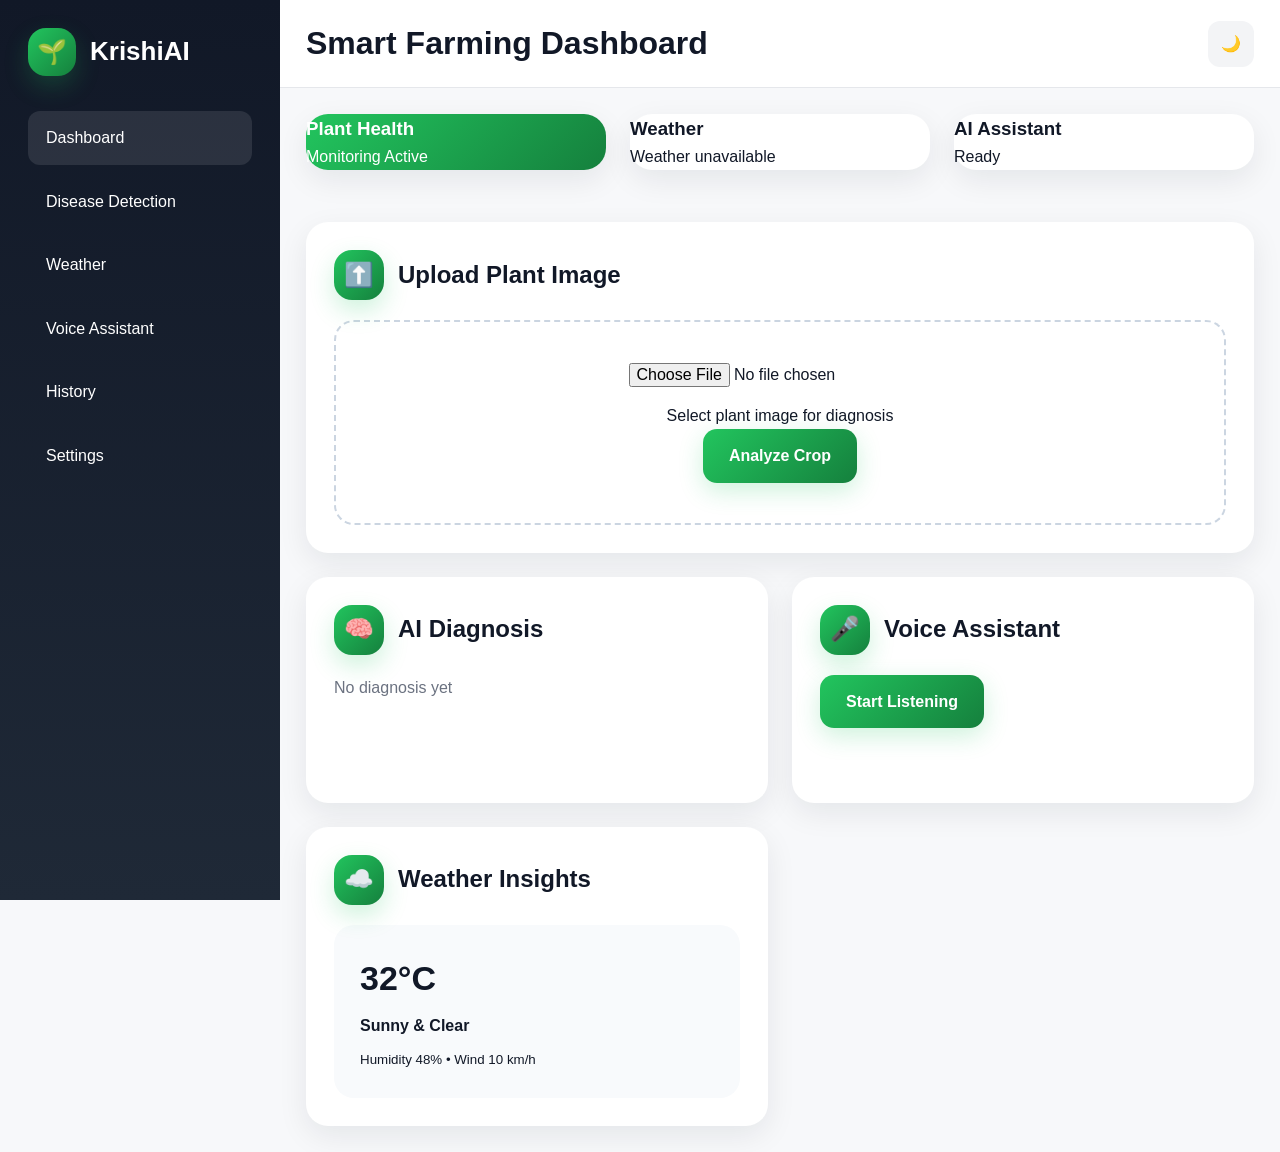
==== dashboard.html @ 7da22e94 "KrishiAI initial build" ====
<!DOCTYPE html>
<html lang="en">
<head>
  <meta charset="UTF-8">
  <meta name="viewport" content="width=device-width, initial-scale=1.0">
  <title>Dashboard | KrishiAI</title>

  <link rel="stylesheet" href="css/style.css">
  <link rel="stylesheet" href="css/dark.css">
</head>
<body class="dashboard-page">

  <aside class="sidebar" id="sidebar">
    <div class="sidebar-brand">
      <div class="brand-icon">🌱</div>
      <span>KrishiAI</span>
    </div>

    <nav class="sidebar-nav">
      <a class="active">Dashboard</a>
      <a>Disease Detection</a>
      <a>Weather</a>
      <a>Voice Assistant</a>
      <a>History</a>
      <a>Settings</a>
    </nav>
  </aside>

  <main class="dashboard-main">

    <header class="topbar">
      <div class="topbar-left">
        <button class="sidebar-toggle" id="sidebarToggle">☰</button>
        <h1>Smart Farming Dashboard</h1>
      </div>

      <div class="topbar-right">
        <button id="themeToggle" class="theme-btn">🌙</button>
      </div>
    </header>

    <section class="dashboard-cards">
      <div class="dash-card green">
        <h3>Plant Health</h3>
        <p>Monitoring Active</p>
      </div>

      <div class="dash-card">
        <h3>Weather</h3>
        <p id="weatherBox">Loading...</p>
      </div>

      <div class="dash-card">
        <h3>AI Assistant</h3>
        <p>Ready</p>
      </div>
    </section>

    <section class="dashboard-grid">

      <div class="panel large-panel">
        <div class="panel-head">
          <div class="icon-box">⬆️</div>
          <h2>Upload Plant Image</h2>
        </div>

        <div class="upload-zone" id="uploadZone">
          <input type="file" id="plantImage">
          <p>Select plant image for diagnosis</p>
          <button class="btn-primary" id="detectBtn">
            Analyze Crop
          </button>
        </div>
      </div>

      <div class="panel">
        <div class="panel-head">
          <div class="icon-box">🧠</div>
          <h2>AI Diagnosis</h2>
        </div>

        <div id="resultBox">
          No diagnosis yet
        </div>
      </div>

      <div class="panel">
        <div class="panel-head">
          <div class="icon-box">🎤</div>
          <h2>Voice Assistant</h2>
        </div>

        <button class="btn-primary full-btn" id="voiceBtn">
          Start Listening
        </button>
      </div>

      <div class="panel">
        <div class="panel-head">
          <div class="icon-box">☁️</div>
          <h2>Weather Insights</h2>
        </div>

        <div class="weather-card">
          <h3>32°C</h3>
          <p>Sunny & Clear</p>
          <small>Humidity 48% • Wind 10 km/h</small>
        </div>
      </div>

    </section>

  </main>

  <script src="js/config.js"></script>
  <script src="js/storage.js"></script>
  <script src="js/ui.js"></script>
  <script src="js/auth.js"></script>
  <script src="js/upload.js"></script>
  <script src="js/weather.js"></script>
  <script src="js/voice.js"></script>
</body>
</html>
---- css/style.css ----
:root{
  --primary:#2d3748;
  --primary-dark:#1a202c;
  --accent:#16a34a;
  --bg:#f7f8fa;
  --card:#ffffff;
  --text:#111827;
  --muted:#6b7280;
  --border:#e5e7eb;
  --shadow:0 10px 30px rgba(15,23,42,.08);
  --radius:22px;
}

*{
  margin:0;
  padding:0;
  box-sizing:border-box;
  font-family:Segoe UI, Arial, sans-serif;
}

html{
  scroll-behavior:smooth;
}

body{
  background:var(--bg);
  color:var(--text);
  line-height:1.6;
}

a{
  text-decoration:none;
  color:inherit;
}

button,input{
  border:none;
  outline:none;
  font:inherit;
}

.container{
  width:min(1200px,92%);
  margin:auto;
}

/* reusable */

.brand-icon,
.icon-box,
.big-icon,
.login-logo{
  display:flex;
  align-items:center;
  justify-content:center;
  border-radius:18px;
  background:linear-gradient(135deg,#22c55e,#15803d);
  color:#fff;
  box-shadow:0 10px 25px rgba(34,197,94,.22);
}

.brand-icon{
  width:48px;
  height:48px;
  font-size:24px;
}

.icon-box{
  width:50px;
  height:50px;
  font-size:24px;
  flex-shrink:0;
}

.big-icon{
  width:110px;
  height:110px;
  margin:20px auto;
  font-size:48px;
  border-radius:30px;
}

.login-logo{
  width:80px;
  height:80px;
  margin:0 auto 20px;
  font-size:36px;
}

.btn-primary,
.nav-btn{
  background:linear-gradient(135deg,#22c55e,#15803d);
  color:#fff !important;
  padding:14px 26px;
  border-radius:14px;
  display:inline-flex;
  align-items:center;
  justify-content:center;
  font-weight:700;
  cursor:pointer;
  box-shadow:0 8px 24px rgba(34,197,94,.22);
  transition:.3s;
}

.btn-primary:hover,
.nav-btn:hover{
  transform:translateY(-3px);
}

.btn-secondary{
  border:2px solid #d1d5db;
  color:#111827;
  padding:12px 24px;
  border-radius:14px;
  font-weight:700;
}

/* header */

.main-header{
  position:sticky;
  top:0;
  z-index:1000;
  background:rgba(255,255,255,.92);
  backdrop-filter:blur(12px);
  border-bottom:1px solid var(--border);
}

.nav-wrapper{
  display:flex;
  align-items:center;
  justify-content:space-between;
  padding:18px 0;
}

.brand{
  display:flex;
  align-items:center;
  gap:12px;
  font-size:24px;
  font-weight:700;
  color:#111827;
}

.nav-links{
  display:flex;
  align-items:center;
  gap:28px;
}

.nav-links a{
  font-weight:600;
  color:#374151;
}

.menu-btn{
  display:none;
  background:none;
  font-size:28px;
  cursor:pointer;
}

/* hero */

.hero-section{
  min-height:100vh;
  background:
    radial-gradient(circle at top right,#dbeafe 0%,transparent 30%),
    linear-gradient(135deg,#f8fafc,#eef2f7);
  display:flex;
  align-items:center;
}

.hero-grid{
  display:grid;
  grid-template-columns:1.1fr .9fr;
  gap:50px;
  align-items:center;
  padding:90px 0;
}

.tag,
.section-tag{
  display:inline-block;
  background:#ecfdf3;
  color:#15803d;
  padding:8px 16px;
  border-radius:999px;
  margin-bottom:18px;
  font-size:14px;
  font-weight:700;
  border:1px solid #bbf7d0;
}

.hero-left h1{
  color:#111827;
  font-size:clamp(38px,6vw,68px);
  line-height:1.08;
  margin-bottom:20px;
}

.hero-left p{
  color:#4b5563;
  max-width:620px;
  margin-bottom:30px;
  font-size:18px;
}

.hero-actions{
  display:flex;
  gap:16px;
  flex-wrap:wrap;
  margin-bottom:34px;
}

.hero-stats{
  display:flex;
  gap:18px;
  flex-wrap:wrap;
}

.stat-box{
  background:#fff;
  border:1px solid var(--border);
  padding:22px;
  border-radius:18px;
  min-width:140px;
  box-shadow:var(--shadow);
}

.stat-box h3{
  color:#111827;
  font-size:28px;
}

.stat-box p{
  margin:0;
  color:#6b7280;
  font-size:14px;
}

.glow-card,
.feature-card,
.panel,
.dash-card{
  background:var(--card);
  border-radius:var(--radius);
  box-shadow:var(--shadow);
}

.glow-card{
  padding:30px;
  text-align:center;
}

.hero-card-content h3{
  font-size:28px;
  margin-bottom:10px;
}

.hero-card-content p{
  color:var(--muted);
}

/* sections */

.section{
  padding:100px 0;
}

.section-head{
  text-align:center;
  margin-bottom:55px;
}

.section-head h2{
  font-size:42px;
  margin:14px 0;
}

.section-head p{
  color:var(--muted);
}

.feature-grid{
  display:grid;
  grid-template-columns:repeat(auto-fit,minmax(250px,1fr));
  gap:24px;
}

.feature-card{
  padding:28px;
  transition:.3s;
}

.feature-card:hover{
  transform:translateY(-6px);
}

.feature-card h3{
  margin:18px 0 10px;
}

.feature-card p{
  color:var(--muted);
}

/* login */

.login-page{
  min-height:100vh;
  background:linear-gradient(135deg,#111827,#1f2937);
  display:grid;
  place-items:center;
}

.glass-card{
  width:min(430px,92%);
  background:rgba(255,255,255,.08);
  border:1px solid rgba(255,255,255,.12);
  backdrop-filter:blur(18px);
  border-radius:28px;
  padding:42px;
  text-align:center;
  color:#fff;
}

.glass-card p{
  color:#d1d5db;
  margin:12px 0 24px;
}

.glass-card input{
  width:100%;
  padding:16px;
  border-radius:12px;
  margin-bottom:16px;
}

/* dashboard */

.dashboard-page{
  display:flex;
  min-height:100vh;
}

.sidebar{
  width:280px;
  background:linear-gradient(180deg,#111827,#1f2937);
  color:#fff;
  padding:28px;
  position:fixed;
  inset:0 auto 0 0;
  overflow:auto;
}

.sidebar-brand{
  display:flex;
  align-items:center;
  gap:14px;
  margin-bottom:35px;
  font-size:26px;
  font-weight:700;
}

.sidebar-nav{
  display:flex;
  flex-direction:column;
  gap:10px;
}

.sidebar-nav a{
  padding:14px 18px;
  border-radius:12px;
  cursor:pointer;
  transition:.2s;
}

.sidebar-nav a.active,
.sidebar-nav a:hover{
  background:rgba(255,255,255,.1);
}

.dashboard-main{
  margin-left:280px;
  width:calc(100% - 280px);
}

.topbar{
  background:#fff;
  border-bottom:1px solid var(--border);
  padding:18px 26px;
  display:flex;
  justify-content:space-between;
  align-items:center;
  position:sticky;
  top:0;
  z-index:500;
}

.theme-btn,
.sidebar-toggle{
  width:46px;
  height:46px;
  border-radius:12px;
  cursor:pointer;
  background:#f3f4f6;
}

.sidebar-toggle{
  display:none;
  font-size:22px;
}

.dashboard-cards,
.dashboard-grid{
  padding:26px;
  display:grid;
  gap:24px;
}

.dashboard-cards{
  grid-template-columns:repeat(auto-fit,minmax(220px,1fr));
}

.green{
  background:linear-gradient(135deg,#22c55e,#15803d);
  color:#fff;
}

.dashboard-grid{
  grid-template-columns:repeat(2,1fr);
}

.large-panel{
  grid-column:span 2;
}

.panel{
  padding:28px;
}

.panel-head{
  display:flex;
  align-items:center;
  gap:14px;
  margin-bottom:20px;
}

.upload-zone{
  border:2px dashed #cbd5e1;
  border-radius:20px;
  padding:40px;
  text-align:center;
}

.upload-zone input{
  margin-bottom:16px;
}

#resultBox{
  color:var(--muted);
  min-height:100px;
}

.weather-card{
  margin-top:10px;
  padding:26px;
  border-radius:20px;
  background:#f8fafc;
}

.weather-card h3{
  font-size:34px;
  color:#111827;
}

.weather-card p{
  margin:8px 0;
  font-weight:600;
}

/* responsive */

@media(max-width:992px){
  .hero-grid,
  .dashboard-grid{
    grid-template-columns:1fr;
  }

  .large-panel{
    grid-column:auto;
  }
}

@media(max-width:768px){
  .nav-links{
    display:none;
  }

  .menu-btn{
    display:block;
  }

  .sidebar{
    transform:translateX(-100%);
    transition:.3s;
    z-index:999;
  }

  .sidebar.show{
    transform:translateX(0);
  }

  .dashboard-main{
    margin-left:0;
    width:100%;
  }

  .sidebar-toggle{
    display:block;
  }

  .topbar-left{
    display:flex;
    align-items:center;
    gap:14px;
  }

  .hero-left h1{
    font-size:42px;
  }
}
---- css/dark.css ----
body.dark{
  --bg:#0d1510;
  --card:#16231a;
  --text:#eef7f0;
  --muted:#a8b7ac;
  --border:#223327;
  --shadow:0 10px 35px rgba(0,0,0,.35);
}

body.dark .topbar,
body.dark .main-header{
  background:rgba(22,35,26,.9);
}

body.dark .theme-btn,
body.dark .sidebar-toggle{
  background:#213226;
  color:#fff;
}

body.dark .weather-card{
  background:linear-gradient(135deg,#1c2d22,#16231a);
  color:#fff;
}
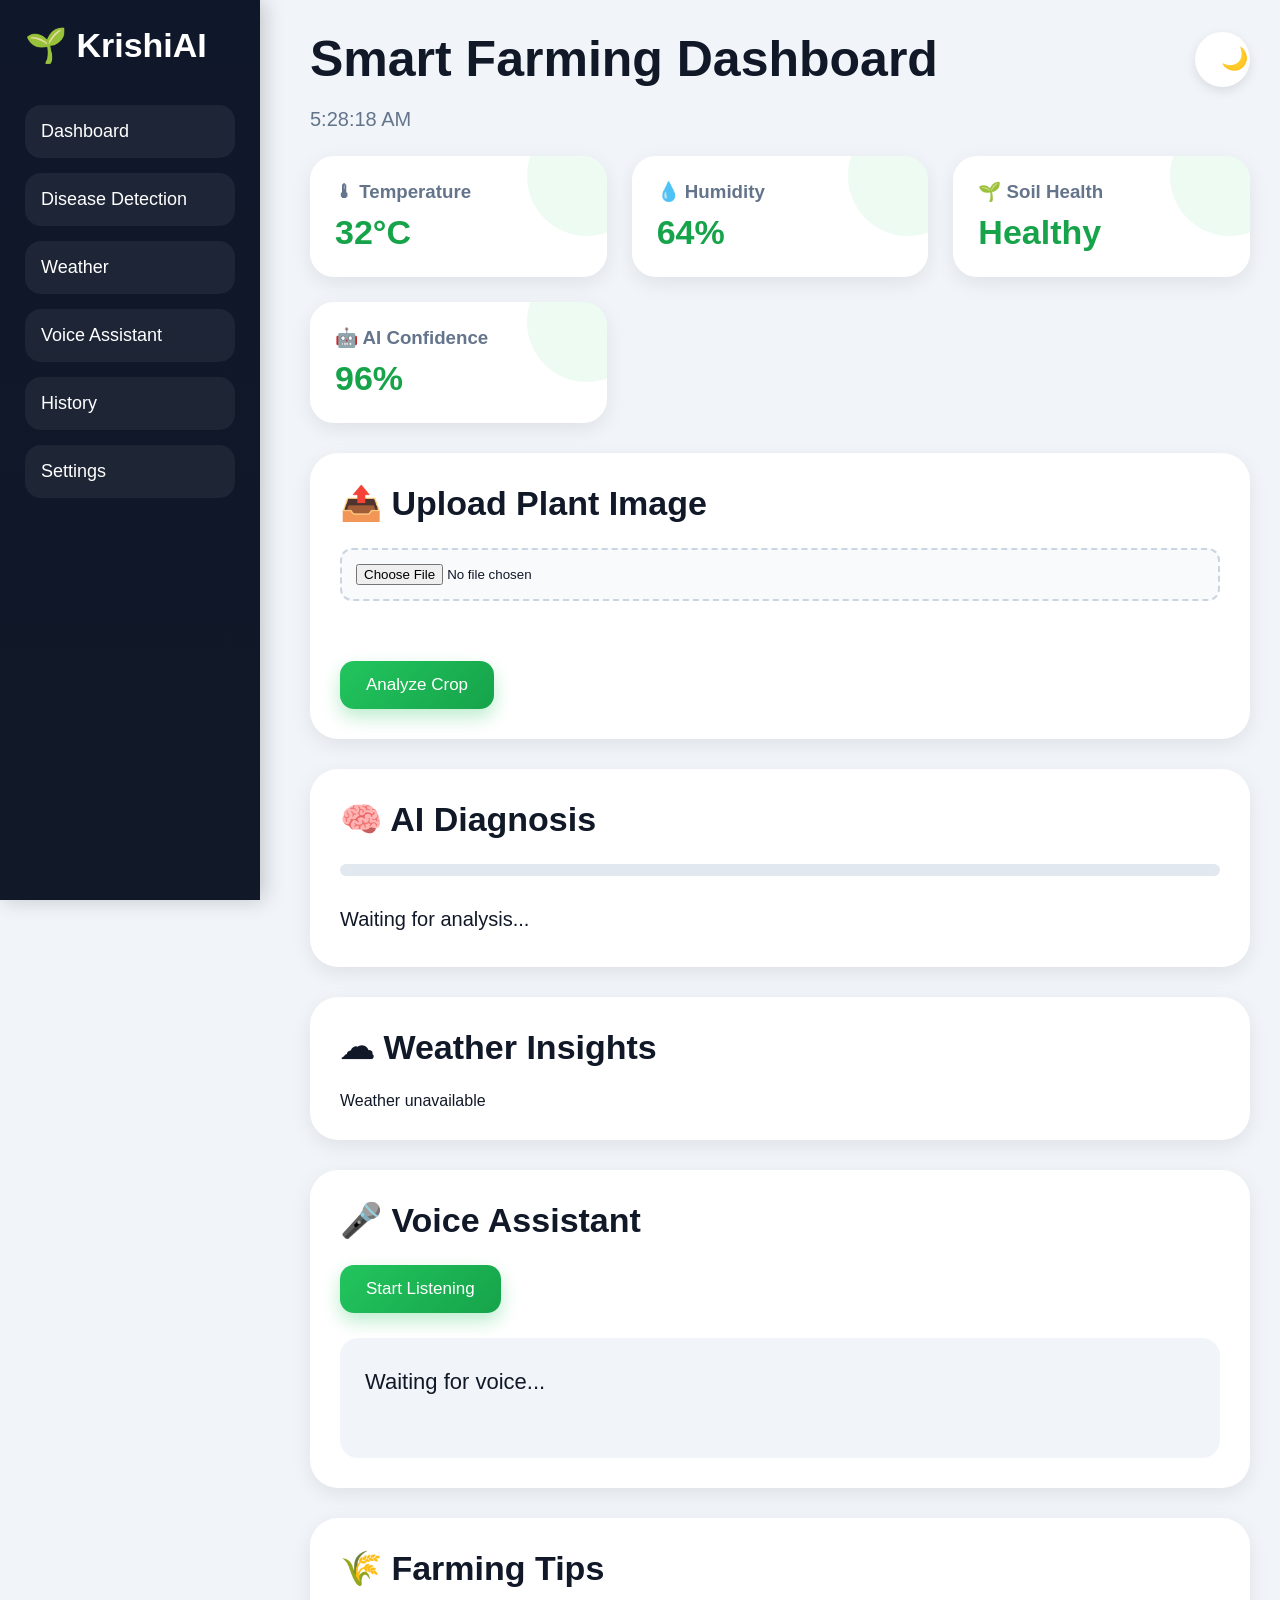
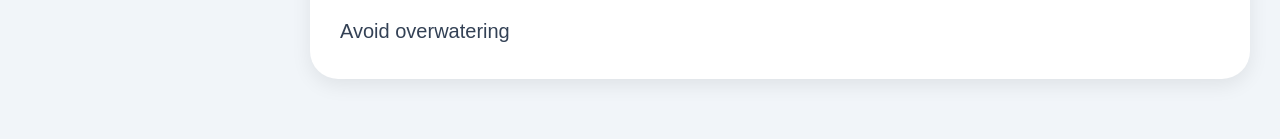
==== commit db73d5bf: "full dashboard upgrade" ====
--- a/dashboard.html
+++ b/dashboard.html
@@ -1,123 +1,203 @@
+<!-- dashboard.html -->
+
 <!DOCTYPE html>
 <html lang="en">
+
 <head>
+
   <meta charset="UTF-8">
-  <meta name="viewport" content="width=device-width, initial-scale=1.0">
-  <title>Dashboard | KrishiAI</title>
-
-  <link rel="stylesheet" href="css/style.css">
-  <link rel="stylesheet" href="css/dark.css">
+
+  <meta name="viewport"
+        content="width=device-width, initial-scale=1.0">
+
+  <title>KrishiAI</title>
+
+  <link rel="stylesheet"
+        href="css/style.css">
+
 </head>
-<body class="dashboard-page">
-
-  <aside class="sidebar" id="sidebar">
-    <div class="sidebar-brand">
-      <div class="brand-icon">🌱</div>
-      <span>KrishiAI</span>
-    </div>
-
-    <nav class="sidebar-nav">
-      <a class="active">Dashboard</a>
-      <a>Disease Detection</a>
-      <a>Weather</a>
-      <a>Voice Assistant</a>
-      <a>History</a>
-      <a>Settings</a>
-    </nav>
-  </aside>
-
-  <main class="dashboard-main">
-
-    <header class="topbar">
-      <div class="topbar-left">
-        <button class="sidebar-toggle" id="sidebarToggle">☰</button>
-        <h1>Smart Farming Dashboard</h1>
-      </div>
-
-      <div class="topbar-right">
-        <button id="themeToggle" class="theme-btn">🌙</button>
-      </div>
-    </header>
-
-    <section class="dashboard-cards">
-      <div class="dash-card green">
-        <h3>Plant Health</h3>
-        <p>Monitoring Active</p>
-      </div>
-
-      <div class="dash-card">
-        <h3>Weather</h3>
-        <p id="weatherBox">Loading...</p>
-      </div>
-
-      <div class="dash-card">
-        <h3>AI Assistant</h3>
-        <p>Ready</p>
-      </div>
-    </section>
-
-    <section class="dashboard-grid">
-
-      <div class="panel large-panel">
-        <div class="panel-head">
-          <div class="icon-box">⬆️</div>
-          <h2>Upload Plant Image</h2>
-        </div>
-
-        <div class="upload-zone" id="uploadZone">
-          <input type="file" id="plantImage">
-          <p>Select plant image for diagnosis</p>
-          <button class="btn-primary" id="detectBtn">
-            Analyze Crop
-          </button>
-        </div>
-      </div>
-
-      <div class="panel">
-        <div class="panel-head">
-          <div class="icon-box">🧠</div>
-          <h2>AI Diagnosis</h2>
-        </div>
-
-        <div id="resultBox">
-          No diagnosis yet
-        </div>
-      </div>
-
-      <div class="panel">
-        <div class="panel-head">
-          <div class="icon-box">🎤</div>
-          <h2>Voice Assistant</h2>
-        </div>
-
-        <button class="btn-primary full-btn" id="voiceBtn">
-          Start Listening
-        </button>
-      </div>
-
-      <div class="panel">
-        <div class="panel-head">
-          <div class="icon-box">☁️</div>
-          <h2>Weather Insights</h2>
-        </div>
-
-        <div class="weather-card">
-          <h3>32°C</h3>
-          <p>Sunny & Clear</p>
-          <small>Humidity 48% • Wind 10 km/h</small>
-        </div>
-      </div>
-
-    </section>
-
-  </main>
-
-  <script src="js/config.js"></script>
-  <script src="js/storage.js"></script>
+
+<body>
+
+  <!-- SIDEBAR -->
+
+  <div class="sidebar">
+
+    <h1>🌱 KrishiAI</h1>
+
+    <ul>
+
+      <li>Dashboard</li>
+
+      <li>Disease Detection</li>
+
+      <li>Weather</li>
+
+      <li>Voice Assistant</li>
+
+      <li>History</li>
+
+      <li>Settings</li>
+
+    </ul>
+
+  </div>
+
+  <!-- MAIN -->
+
+  <div class="main">
+
+    <!-- TOPBAR -->
+
+    <div class="topbar">
+
+      <h1>Smart Farming Dashboard</h1>
+
+      <button onclick="toggleDarkMode()">
+        🌙
+      </button>
+
+    </div>
+
+    <!-- CLOCK -->
+
+    <div id="clock"></div>
+
+    <!-- STATS -->
+
+    <div class="stats-grid">
+
+      <div class="stat-card">
+
+        <h3>🌡 Temperature</h3>
+
+        <p>32°C</p>
+
+      </div>
+
+      <div class="stat-card">
+
+        <h3>💧 Humidity</h3>
+
+        <p>64%</p>
+
+      </div>
+
+      <div class="stat-card">
+
+        <h3>🌱 Soil Health</h3>
+
+        <p>Healthy</p>
+
+      </div>
+
+      <div class="stat-card">
+
+        <h3>🤖 AI Confidence</h3>
+
+        <p>96%</p>
+
+      </div>
+
+    </div>
+
+    <!-- IMAGE UPLOAD -->
+
+    <div class="card">
+
+      <h2>📤 Upload Plant Image</h2>
+
+      <input type="file"
+             id="imageInput">
+
+      <br><br>
+
+      <img id="preview">
+
+      <br><br>
+
+      <button id="analyzeBtn">
+
+        Analyze Crop
+
+      </button>
+
+    </div>
+
+    <!-- AI RESULT -->
+
+    <div class="card">
+
+      <h2>🧠 AI Diagnosis</h2>
+
+      <div id="loader"
+           class="loader"></div>
+
+      <div class="progress">
+
+        <div class="progress-fill"
+             id="progressFill"></div>
+
+      </div>
+
+      <div id="aiResult">
+
+        Waiting for analysis...
+
+      </div>
+
+    </div>
+
+    <!-- WEATHER -->
+
+    <div class="card">
+
+      <h2>☁ Weather Insights</h2>
+
+      <div id="weatherBox"></div>
+
+    </div>
+
+    <!-- VOICE -->
+
+    <div class="card">
+
+      <h2>🎤 Voice Assistant</h2>
+
+      <button onclick="startListening()">
+
+        Start Listening
+
+      </button>
+
+      <div id="voiceOutput">
+
+        Waiting for voice...
+
+      </div>
+
+    </div>
+
+    <!-- TIPS -->
+
+    <div class="card">
+
+      <h2>🌾 Farming Tips</h2>
+
+      <div id="tipBox"></div>
+
+    </div>
+
+  </div>
+
+  <script src="js/upload.js"></script>
+
+  <script src="js/weather.js"></script>
+
+  <script src="js/voice.js"></script>
+
   <script src="js/ui.js"></script>
-  <script src="js/auth.js"></script>
-  <script src="js/upload.js"></script>
-  <script src="js/weather.js"></script>
-  <script src="js/voice.js"></script>
+
 </body>
+
 </html>
--- a/css/style.css
+++ b/css/style.css
@@ -1,533 +1,521 @@
-:root{
-  --primary:#2d3748;
-  --primary-dark:#1a202c;
-  --accent:#16a34a;
-  --bg:#f7f8fa;
-  --card:#ffffff;
-  --text:#111827;
-  --muted:#6b7280;
-  --border:#e5e7eb;
-  --shadow:0 10px 30px rgba(15,23,42,.08);
-  --radius:22px;
-}
+/* css/style.css */
 
 *{
   margin:0;
   padding:0;
   box-sizing:border-box;
-  font-family:Segoe UI, Arial, sans-serif;
-}
-
-html{
-  scroll-behavior:smooth;
 }
 
 body{
-  background:var(--bg);
-  color:var(--text);
-  line-height:1.6;
-}
-
-a{
-  text-decoration:none;
-  color:inherit;
-}
-
-button,input{
+
+  font-family:Arial,sans-serif;
+
+  background:#f1f5f9;
+
+  display:flex;
+
+  color:#111827;
+}
+
+/* SIDEBAR */
+
+.sidebar{
+
+  width:260px;
+
+  height:100vh;
+
+  background:linear-gradient(
+    180deg,
+    #0f172a,
+    #111827
+  );
+
+  position:fixed;
+
+  left:0;
+
+  top:0;
+
+  padding:25px;
+
+  color:white;
+
+  overflow:auto;
+
+  box-shadow:4px 0 20px rgba(0,0,0,0.2);
+}
+
+.sidebar h1{
+
+  font-size:34px;
+
+  margin-bottom:40px;
+}
+
+.sidebar ul{
+
+  list-style:none;
+}
+
+.sidebar li{
+
+  padding:16px;
+
+  margin-bottom:15px;
+
+  border-radius:16px;
+
+  background:rgba(255,255,255,0.06);
+
+  cursor:pointer;
+
+  transition:0.3s;
+
+  font-size:18px;
+}
+
+.sidebar li:hover{
+
+  background:#16a34a;
+
+  transform:translateX(6px);
+}
+
+/* MAIN */
+
+.main{
+
+  margin-left:280px;
+
+  width:100%;
+
+  padding:30px;
+}
+
+/* TOPBAR */
+
+.topbar{
+
+  display:flex;
+
+  justify-content:space-between;
+
+  align-items:center;
+
+  margin-bottom:20px;
+}
+
+.topbar h1{
+
+  font-size:50px;
+
+  font-weight:bold;
+}
+
+.topbar button{
+
+  width:55px;
+
+  height:55px;
+
+  border-radius:50%;
+
   border:none;
-  outline:none;
-  font:inherit;
-}
-
-.container{
-  width:min(1200px,92%);
-  margin:auto;
-}
-
-/* reusable */
-
-.brand-icon,
-.icon-box,
-.big-icon,
-.login-logo{
-  display:flex;
-  align-items:center;
-  justify-content:center;
+
+  background:white;
+
+  font-size:22px;
+
+  cursor:pointer;
+
+  box-shadow:0 4px 12px rgba(0,0,0,0.1);
+}
+
+/* CLOCK */
+
+#clock{
+
+  margin-top:10px;
+
+  margin-bottom:25px;
+
+  font-size:20px;
+
+  color:#64748b;
+}
+
+/* STATS */
+
+.stats-grid{
+
+  display:grid;
+
+  grid-template-columns:
+  repeat(auto-fit,minmax(220px,1fr));
+
+  gap:25px;
+
+  margin-bottom:30px;
+}
+
+.stat-card{
+
+  background:white;
+
+  padding:25px;
+
+  border-radius:24px;
+
+  box-shadow:0 6px 20px rgba(0,0,0,0.08);
+
+  transition:0.3s;
+
+  position:relative;
+
+  overflow:hidden;
+}
+
+.stat-card::before{
+
+  content:"";
+
+  width:120px;
+
+  height:120px;
+
+  background:rgba(34,197,94,0.08);
+
+  position:absolute;
+
+  right:-40px;
+
+  top:-40px;
+
+  border-radius:50%;
+}
+
+.stat-card:hover{
+
+  transform:translateY(-6px);
+}
+
+.stat-card h3{
+
+  color:#64748b;
+
+  margin-bottom:10px;
+}
+
+.stat-card p{
+
+  font-size:34px;
+
+  font-weight:bold;
+
+  color:#16a34a;
+}
+
+/* CARDS */
+
+.card{
+
+  background:white;
+
+  padding:30px;
+
+  border-radius:28px;
+
+  margin-bottom:30px;
+
+  box-shadow:0 6px 20px rgba(0,0,0,0.08);
+
+  transition:0.3s;
+}
+
+.card:hover{
+
+  transform:translateY(-4px);
+}
+
+.card h2{
+
+  font-size:34px;
+
+  margin-bottom:25px;
+}
+
+/* FILE INPUT */
+
+input[type="file"]{
+
+  padding:14px;
+
+  border-radius:12px;
+
+  border:2px dashed #cbd5e1;
+
+  background:#f8fafc;
+
+  width:100%;
+}
+
+/* BUTTON */
+
+button{
+
+  background:linear-gradient(
+    135deg,
+    #22c55e,
+    #16a34a
+  );
+
+  color:white;
+
+  border:none;
+
+  padding:14px 26px;
+
+  border-radius:14px;
+
+  font-size:17px;
+
+  cursor:pointer;
+
+  transition:0.3s;
+
+  box-shadow:0 8px 18px rgba(34,197,94,0.3);
+}
+
+button:hover{
+
+  transform:scale(1.05);
+}
+
+/* IMAGE */
+
+#preview{
+
+  width:100%;
+
+  max-width:350px;
+
+  border-radius:20px;
+
+  margin-top:20px;
+
+  box-shadow:0 6px 16px rgba(0,0,0,0.15);
+}
+
+/* AI RESULT */
+
+#aiResult{
+
+  margin-top:25px;
+
+  font-size:20px;
+
+  line-height:1.8;
+}
+
+/* LOADER */
+
+.loader{
+
+  border:6px solid #eee;
+
+  border-top:6px solid #16a34a;
+
+  border-radius:50%;
+
+  width:50px;
+
+  height:50px;
+
+  animation:spin 1s linear infinite;
+
+  display:none;
+
+  margin-top:20px;
+}
+
+@keyframes spin{
+
+  100%{
+
+    transform:rotate(360deg);
+  }
+}
+
+/* PROGRESS */
+
+.progress{
+
+  width:100%;
+
+  height:12px;
+
+  background:#e2e8f0;
+
+  border-radius:20px;
+
+  overflow:hidden;
+
+  margin-top:20px;
+}
+
+.progress-fill{
+
+  width:0%;
+
+  height:100%;
+
+  background:linear-gradient(
+    90deg,
+    #22c55e,
+    #16a34a
+  );
+
+  transition:0.3s;
+}
+
+/* WEATHER */
+
+.weather-grid{
+
+  display:grid;
+
+  grid-template-columns:
+  repeat(auto-fit,minmax(220px,1fr));
+
+  gap:20px;
+}
+
+.weather-card{
+
+  background:linear-gradient(
+    135deg,
+    #22c55e,
+    #16a34a
+  );
+
+  color:white;
+
+  padding:25px;
+
+  border-radius:22px;
+
+  box-shadow:0 8px 20px rgba(34,197,94,0.3);
+}
+
+.weather-card h3{
+
+  margin-bottom:15px;
+
+  font-size:20px;
+}
+
+.weather-card p{
+
+  font-size:28px;
+
+  font-weight:bold;
+}
+
+/* VOICE */
+
+#voiceOutput{
+
+  margin-top:25px;
+
+  background:#f1f5f9;
+
+  padding:25px;
+
   border-radius:18px;
-  background:linear-gradient(135deg,#22c55e,#15803d);
-  color:#fff;
-  box-shadow:0 10px 25px rgba(34,197,94,.22);
-}
-
-.brand-icon{
-  width:48px;
-  height:48px;
-  font-size:24px;
-}
-
-.icon-box{
-  width:50px;
-  height:50px;
-  font-size:24px;
-  flex-shrink:0;
-}
-
-.big-icon{
-  width:110px;
-  height:110px;
-  margin:20px auto;
-  font-size:48px;
-  border-radius:30px;
-}
-
-.login-logo{
-  width:80px;
-  height:80px;
-  margin:0 auto 20px;
-  font-size:36px;
-}
-
-.btn-primary,
-.nav-btn{
-  background:linear-gradient(135deg,#22c55e,#15803d);
-  color:#fff !important;
-  padding:14px 26px;
-  border-radius:14px;
-  display:inline-flex;
-  align-items:center;
-  justify-content:center;
-  font-weight:700;
-  cursor:pointer;
-  box-shadow:0 8px 24px rgba(34,197,94,.22);
-  transition:.3s;
-}
-
-.btn-primary:hover,
-.nav-btn:hover{
-  transform:translateY(-3px);
-}
-
-.btn-secondary{
-  border:2px solid #d1d5db;
-  color:#111827;
-  padding:12px 24px;
-  border-radius:14px;
-  font-weight:700;
-}
-
-/* header */
-
-.main-header{
-  position:sticky;
-  top:0;
-  z-index:1000;
-  background:rgba(255,255,255,.92);
-  backdrop-filter:blur(12px);
-  border-bottom:1px solid var(--border);
-}
-
-.nav-wrapper{
-  display:flex;
-  align-items:center;
-  justify-content:space-between;
-  padding:18px 0;
-}
-
-.brand{
-  display:flex;
-  align-items:center;
-  gap:12px;
-  font-size:24px;
-  font-weight:700;
-  color:#111827;
-}
-
-.nav-links{
-  display:flex;
-  align-items:center;
-  gap:28px;
-}
-
-.nav-links a{
-  font-weight:600;
-  color:#374151;
-}
-
-.menu-btn{
-  display:none;
-  background:none;
-  font-size:28px;
-  cursor:pointer;
-}
-
-/* hero */
-
-.hero-section{
-  min-height:100vh;
-  background:
-    radial-gradient(circle at top right,#dbeafe 0%,transparent 30%),
-    linear-gradient(135deg,#f8fafc,#eef2f7);
-  display:flex;
-  align-items:center;
-}
-
-.hero-grid{
-  display:grid;
-  grid-template-columns:1.1fr .9fr;
-  gap:50px;
-  align-items:center;
-  padding:90px 0;
-}
-
-.tag,
-.section-tag{
-  display:inline-block;
-  background:#ecfdf3;
-  color:#15803d;
-  padding:8px 16px;
-  border-radius:999px;
-  margin-bottom:18px;
-  font-size:14px;
-  font-weight:700;
-  border:1px solid #bbf7d0;
-}
-
-.hero-left h1{
-  color:#111827;
-  font-size:clamp(38px,6vw,68px);
-  line-height:1.08;
-  margin-bottom:20px;
-}
-
-.hero-left p{
-  color:#4b5563;
-  max-width:620px;
-  margin-bottom:30px;
-  font-size:18px;
-}
-
-.hero-actions{
-  display:flex;
-  gap:16px;
-  flex-wrap:wrap;
-  margin-bottom:34px;
-}
-
-.hero-stats{
-  display:flex;
-  gap:18px;
-  flex-wrap:wrap;
-}
-
-.stat-box{
-  background:#fff;
-  border:1px solid var(--border);
-  padding:22px;
-  border-radius:18px;
-  min-width:140px;
-  box-shadow:var(--shadow);
-}
-
-.stat-box h3{
-  color:#111827;
-  font-size:28px;
-}
-
-.stat-box p{
-  margin:0;
-  color:#6b7280;
-  font-size:14px;
-}
-
-.glow-card,
-.feature-card,
-.panel,
-.dash-card{
-  background:var(--card);
-  border-radius:var(--radius);
-  box-shadow:var(--shadow);
-}
-
-.glow-card{
-  padding:30px;
-  text-align:center;
-}
-
-.hero-card-content h3{
-  font-size:28px;
-  margin-bottom:10px;
-}
-
-.hero-card-content p{
-  color:var(--muted);
-}
-
-/* sections */
-
-.section{
-  padding:100px 0;
-}
-
-.section-head{
-  text-align:center;
-  margin-bottom:55px;
-}
-
-.section-head h2{
-  font-size:42px;
-  margin:14px 0;
-}
-
-.section-head p{
-  color:var(--muted);
-}
-
-.feature-grid{
-  display:grid;
-  grid-template-columns:repeat(auto-fit,minmax(250px,1fr));
-  gap:24px;
-}
-
-.feature-card{
-  padding:28px;
-  transition:.3s;
-}
-
-.feature-card:hover{
-  transform:translateY(-6px);
-}
-
-.feature-card h3{
-  margin:18px 0 10px;
-}
-
-.feature-card p{
-  color:var(--muted);
-}
-
-/* login */
-
-.login-page{
-  min-height:100vh;
-  background:linear-gradient(135deg,#111827,#1f2937);
-  display:grid;
-  place-items:center;
-}
-
-.glass-card{
-  width:min(430px,92%);
-  background:rgba(255,255,255,.08);
-  border:1px solid rgba(255,255,255,.12);
-  backdrop-filter:blur(18px);
-  border-radius:28px;
-  padding:42px;
-  text-align:center;
-  color:#fff;
-}
-
-.glass-card p{
-  color:#d1d5db;
-  margin:12px 0 24px;
-}
-
-.glass-card input{
-  width:100%;
-  padding:16px;
-  border-radius:12px;
-  margin-bottom:16px;
-}
-
-/* dashboard */
-
-.dashboard-page{
-  display:flex;
-  min-height:100vh;
-}
-
-.sidebar{
-  width:280px;
-  background:linear-gradient(180deg,#111827,#1f2937);
-  color:#fff;
-  padding:28px;
-  position:fixed;
-  inset:0 auto 0 0;
-  overflow:auto;
-}
-
-.sidebar-brand{
-  display:flex;
-  align-items:center;
-  gap:14px;
-  margin-bottom:35px;
-  font-size:26px;
-  font-weight:700;
-}
-
-.sidebar-nav{
-  display:flex;
-  flex-direction:column;
-  gap:10px;
-}
-
-.sidebar-nav a{
-  padding:14px 18px;
-  border-radius:12px;
-  cursor:pointer;
-  transition:.2s;
-}
-
-.sidebar-nav a.active,
-.sidebar-nav a:hover{
-  background:rgba(255,255,255,.1);
-}
-
-.dashboard-main{
-  margin-left:280px;
-  width:calc(100% - 280px);
-}
-
-.topbar{
-  background:#fff;
-  border-bottom:1px solid var(--border);
-  padding:18px 26px;
-  display:flex;
-  justify-content:space-between;
-  align-items:center;
-  position:sticky;
-  top:0;
-  z-index:500;
-}
-
-.theme-btn,
-.sidebar-toggle{
-  width:46px;
-  height:46px;
-  border-radius:12px;
-  cursor:pointer;
-  background:#f3f4f6;
-}
-
-.sidebar-toggle{
-  display:none;
+
+  min-height:120px;
+
   font-size:22px;
-}
-
-.dashboard-cards,
-.dashboard-grid{
-  padding:26px;
-  display:grid;
-  gap:24px;
-}
-
-.dashboard-cards{
-  grid-template-columns:repeat(auto-fit,minmax(220px,1fr));
-}
-
-.green{
-  background:linear-gradient(135deg,#22c55e,#15803d);
-  color:#fff;
-}
-
-.dashboard-grid{
-  grid-template-columns:repeat(2,1fr);
-}
-
-.large-panel{
-  grid-column:span 2;
-}
-
-.panel{
-  padding:28px;
-}
-
-.panel-head{
-  display:flex;
-  align-items:center;
-  gap:14px;
-  margin-bottom:20px;
-}
-
-.upload-zone{
-  border:2px dashed #cbd5e1;
+
+  line-height:1.7;
+}
+
+/* TIPS */
+
+#tipBox{
+
+  font-size:20px;
+
+  line-height:1.8;
+
+  color:#334155;
+}
+
+/* DARK MODE */
+
+.dark{
+
+  background:#0f172a;
+
+  color:white;
+}
+
+.dark .card,
+.dark .stat-card{
+
+  background:#1e293b;
+
+  color:white;
+}
+
+.dark .sidebar{
+
+  background:#020617;
+}
+
+.dark input{
+
+  background:#0f172a;
+
+  color:white;
+}
+
+/* SCROLLBAR */
+
+::-webkit-scrollbar{
+
+  width:10px;
+}
+
+::-webkit-scrollbar-thumb{
+
+  background:#16a34a;
+
   border-radius:20px;
-  padding:40px;
-  text-align:center;
-}
-
-.upload-zone input{
-  margin-bottom:16px;
-}
-
-#resultBox{
-  color:var(--muted);
-  min-height:100px;
-}
-
-.weather-card{
-  margin-top:10px;
-  padding:26px;
-  border-radius:20px;
-  background:#f8fafc;
-}
-
-.weather-card h3{
-  font-size:34px;
-  color:#111827;
-}
-
-.weather-card p{
-  margin:8px 0;
-  font-weight:600;
-}
-
-/* responsive */
-
-@media(max-width:992px){
-  .hero-grid,
-  .dashboard-grid{
-    grid-template-columns:1fr;
+}
+
+/* MOBILE */
+
+@media(max-width:900px){
+
+  .sidebar{
+
+    width:100%;
+
+    height:auto;
+
+    position:relative;
   }
 
-  .large-panel{
-    grid-column:auto;
+  .main{
+
+    margin-left:0;
   }
-}
-
-@media(max-width:768px){
-  .nav-links{
-    display:none;
+
+  body{
+
+    flex-direction:column;
   }
 
-  .menu-btn{
-    display:block;
-  }
-
-  .sidebar{
-    transform:translateX(-100%);
-    transition:.3s;
-    z-index:999;
-  }
-
-  .sidebar.show{
-    transform:translateX(0);
-  }
-
-  .dashboard-main{
-    margin-left:0;
-    width:100%;
-  }
-
-  .sidebar-toggle{
-    display:block;
-  }
-
-  .topbar-left{
-    display:flex;
-    align-items:center;
-    gap:14px;
-  }
-
-  .hero-left h1{
-    font-size:42px;
-  }
 }
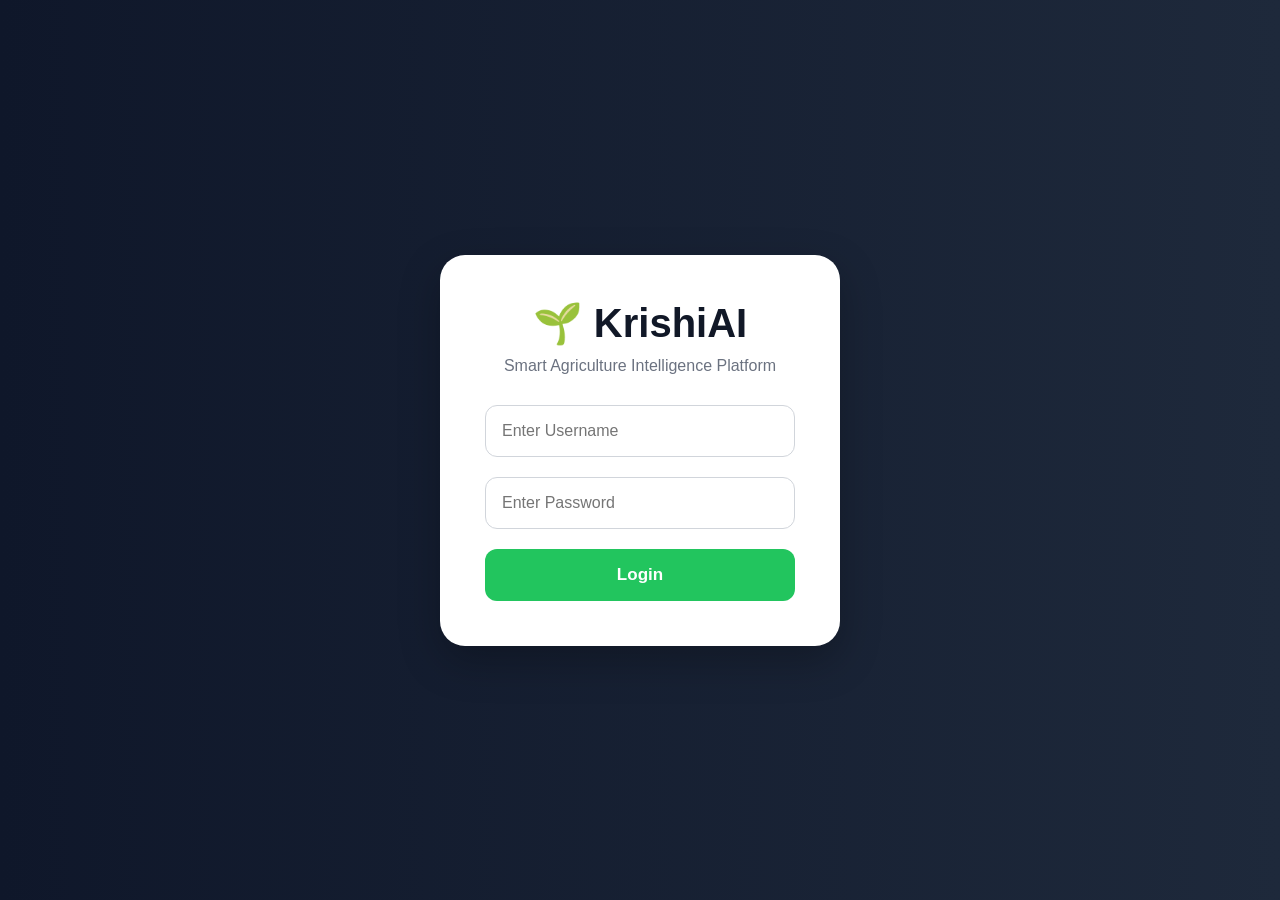
==== commit 9b31f6a9: "advanced dashboard completed" ====
--- a/dashboard.html
+++ b/dashboard.html
@@ -1,203 +1,279 @@
-<!-- dashboard.html -->
-
 <!DOCTYPE html>
 <html lang="en">
-
 <head>
 
   <meta charset="UTF-8">
 
   <meta name="viewport"
-        content="width=device-width, initial-scale=1.0">
-
-  <title>KrishiAI</title>
-
-  <link rel="stylesheet"
-        href="css/style.css">
+  content="width=device-width, initial-scale=1.0">
+
+  <title>KrishiAI Dashboard</title>
+
+  <link rel="stylesheet" href="css/style.css">
+  <link rel="stylesheet" href="css/dark.css">
 
 </head>
 
-<body>
-
-  <!-- SIDEBAR -->
-
-  <div class="sidebar">
-
-    <h1>🌱 KrishiAI</h1>
-
-    <ul>
-
-      <li>Dashboard</li>
-
-      <li>Disease Detection</li>
-
-      <li>Weather</li>
-
-      <li>Voice Assistant</li>
-
-      <li>History</li>
-
-      <li>Settings</li>
-
-    </ul>
-
+<body class="dashboard-body">
+
+<!-- SIDEBAR -->
+
+<div class="sidebar">
+
+  <div class="sidebar-logo">
+    🌱 KrishiAI
   </div>
 
-  <!-- MAIN -->
-
-  <div class="main">
-
-    <!-- TOPBAR -->
-
-    <div class="topbar">
-
-      <h1>Smart Farming Dashboard</h1>
-
-      <button onclick="toggleDarkMode()">
-        🌙
+  <ul>
+
+    <li>Dashboard</li>
+
+    <li>Disease Detection</li>
+
+    <li>Weather</li>
+
+    <li>Voice Assistant</li>
+
+    <li>History</li>
+
+    <li>Settings</li>
+
+  </ul>
+
+</div>
+
+<!-- MAIN -->
+
+<div class="main-content">
+
+  <!-- TOPBAR -->
+
+  <div class="topbar">
+
+    <h1>
+      Smart Farming Dashboard
+    </h1>
+
+    <button id="themeToggle">
+      🌙
+    </button>
+
+  </div>
+
+  <!-- GRID -->
+
+  <div class="dashboard-grid">
+
+    <!-- UPLOAD -->
+
+    <div class="card upload-card">
+
+      <h2>
+        Upload Plant Image
+      </h2>
+
+      <input
+        type="file"
+        id="plantImage"
+        accept="image/*"
+      >
+
+      <button onclick="analyzePlant()">
+
+        Analyze Crop
+
       </button>
 
     </div>
 
-    <!-- CLOCK -->
-
-    <div id="clock"></div>
-
-    <!-- STATS -->
-
-    <div class="stats-grid">
-
-      <div class="stat-card">
-
-        <h3>🌡 Temperature</h3>
-
-        <p>32°C</p>
-
-      </div>
-
-      <div class="stat-card">
-
-        <h3>💧 Humidity</h3>
-
-        <p>64%</p>
-
-      </div>
-
-      <div class="stat-card">
-
-        <h3>🌱 Soil Health</h3>
-
-        <p>Healthy</p>
-
-      </div>
-
-      <div class="stat-card">
-
-        <h3>🤖 AI Confidence</h3>
-
-        <p>96%</p>
-
-      </div>
-
-    </div>
-
-    <!-- IMAGE UPLOAD -->
-
-    <div class="card">
-
-      <h2>📤 Upload Plant Image</h2>
-
-      <input type="file"
-             id="imageInput">
-
-      <br><br>
-
-      <img id="preview">
-
-      <br><br>
-
-      <button id="analyzeBtn">
-
-        Analyze Crop
+    <!-- AI RESULT -->
+
+    <div class="card">
+
+      <h2>AI Diagnosis</h2>
+
+      <div id="resultBox">
+
+        Waiting for analysis...
+
+      </div>
+
+    </div>
+
+    <!-- WEATHER -->
+
+    <div class="card">
+
+      <h2>Weather Insights</h2>
+
+      <div id="weatherBox"></div>
+
+    </div>
+
+    <!-- VOICE -->
+
+    <div class="card">
+
+      <h2>Voice Assistant</h2>
+
+      <button
+      class="voice-btn"
+      onclick="startVoiceAssistant()">
+
+        🎤 Start Listening
 
       </button>
 
     </div>
 
-    <!-- AI RESULT -->
-
-    <div class="card">
-
-      <h2>🧠 AI Diagnosis</h2>
-
-      <div id="loader"
-           class="loader"></div>
-
-      <div class="progress">
-
-        <div class="progress-fill"
-             id="progressFill"></div>
-
-      </div>
-
-      <div id="aiResult">
-
-        Waiting for analysis...
-
-      </div>
-
-    </div>
-
-    <!-- WEATHER -->
-
-    <div class="card">
-
-      <h2>☁ Weather Insights</h2>
-
-      <div id="weatherBox"></div>
-
-    </div>
-
-    <!-- VOICE -->
-
-    <div class="card">
-
-      <h2>🎤 Voice Assistant</h2>
-
-      <button onclick="startListening()">
-
-        Start Listening
-
-      </button>
-
-      <div id="voiceOutput">
-
-        Waiting for voice...
-
-      </div>
-
-    </div>
-
-    <!-- TIPS -->
-
-    <div class="card">
-
-      <h2>🌾 Farming Tips</h2>
-
-      <div id="tipBox"></div>
+    <!-- CROP HEALTH -->
+
+    <div class="card">
+
+      <h2>Crop Health</h2>
+
+      <div class="progress-bar">
+
+        <div class="progress-fill"></div>
+
+      </div>
+
+      <p>
+        Overall Crop Health: 82%
+      </p>
+
+    </div>
+
+    <!-- RECENT ACTIVITY -->
+
+    <div class="card">
+
+      <h2>Recent Activity</h2>
+
+      <ul class="activity-list">
+
+        <li>✔ AI Monitoring Enabled</li>
+
+        <li>✔ Weather Updated</li>
+
+        <li>✔ Smart Farming Active</li>
+
+      </ul>
+
+    </div>
+
+    <!-- ANALYTICS -->
+
+    <div class="card">
+
+      <h2>Smart Analytics</h2>
+
+      <div class="analytics-box">
+
+        <div class="analytics-item">
+
+          <h3>Crop Growth</h3>
+
+          <div class="mini-progress">
+
+            <div class="mini-fill growth-fill"></div>
+
+          </div>
+
+        </div>
+
+        <div class="analytics-item">
+
+          <h3>Water Level</h3>
+
+          <div class="mini-progress">
+
+            <div class="mini-fill water-fill"></div>
+
+          </div>
+
+        </div>
+
+        <div class="analytics-item">
+
+          <h3>Soil Quality</h3>
+
+          <div class="mini-progress">
+
+            <div class="mini-fill soil-fill"></div>
+
+          </div>
+
+        </div>
+
+      </div>
+
+    </div>
+
+    <!-- FARMING TIPS -->
+
+    <div class="card">
+
+      <h2>Smart Farming Tips</h2>
+
+      <div id="tipsBox">
+
+        Use organic fertilizers for better yield.
+
+      </div>
+
+    </div>
+
+    <!-- SYSTEM STATUS -->
+
+    <div class="card">
+
+      <h2>System Status</h2>
+
+      <div class="status-grid">
+
+        <div class="status-item">
+
+          <span class="status-dot green"></span>
+
+          AI Monitoring Active
+
+        </div>
+
+        <div class="status-item">
+
+          <span class="status-dot blue"></span>
+
+          Weather Tracking Enabled
+
+        </div>
+
+        <div class="status-item">
+
+          <span class="status-dot orange"></span>
+
+          Smart Alerts Running
+
+        </div>
+
+      </div>
 
     </div>
 
   </div>
 
-  <script src="js/upload.js"></script>
-
-  <script src="js/weather.js"></script>
-
-  <script src="js/voice.js"></script>
-
-  <script src="js/ui.js"></script>
+</div>
+
+<!-- SCRIPTS -->
+
+<script src="js/upload.js"></script>
+<script src="js/weather.js"></script>
+<script src="js/voice.js"></script>
+<script src="js/auth.js"></script>
+<script src="js/ui.js"></script>
+<script src="js/history.js"></script>
+<script src="js/charts.js"></script>
+<script src="js/settings.js"></script>
 
 </body>
-
 </html>
--- a/css/style.css
+++ b/css/style.css
@@ -1,521 +1,674 @@
-/* css/style.css */
+/* RESET */
 
 *{
-  margin:0;
-  padding:0;
-  box-sizing:border-box;
+margin:0;
+padding:0;
+box-sizing:border-box;
+font-family:Arial,sans-serif;
+scroll-behavior:smooth;
 }
 
 body{
-
-  font-family:Arial,sans-serif;
-
-  background:#f1f5f9;
-
-  display:flex;
-
-  color:#111827;
+background:#f1f5f9;
+color:#111827;
+}
+
+/* NAVBAR */
+
+.navbar{
+width:100%;
+padding:20px 8%;
+background:#0f172a;
+display:flex;
+justify-content:space-between;
+align-items:center;
+position:fixed;
+top:0;
+z-index:1000;
+}
+
+.logo{
+font-size:32px;
+font-weight:bold;
+color:white;
+}
+
+.nav-links{
+display:flex;
+align-items:center;
+gap:25px;
+}
+
+.nav-links a{
+text-decoration:none;
+color:white;
+font-size:16px;
+transition:0.3s;
+}
+
+.nav-links a:hover{
+color:#22c55e;
+}
+
+.login-btn{
+background:#22c55e;
+padding:12px 22px;
+border-radius:12px;
+font-weight:bold;
+}
+
+/* HERO */
+
+.hero-section{
+min-height:100vh;
+background:linear-gradient(to right,#0f172a,#1e293b);
+display:grid;
+grid-template-columns:1fr 1fr;
+align-items:center;
+padding:140px 8%;
+gap:60px;
+}
+
+.hero-tag{
+background:#22c55e;
+padding:12px 20px;
+border-radius:30px;
+color:white;
+display:inline-block;
+margin-bottom:25px;
+font-weight:bold;
+}
+
+.hero-left h1{
+font-size:65px;
+color:white;
+line-height:1.2;
+margin-bottom:25px;
+}
+
+.hero-left p{
+font-size:19px;
+line-height:1.8;
+color:#d1d5db;
+margin-bottom:35px;
+}
+
+.hero-buttons{
+display:flex;
+gap:20px;
+margin-bottom:40px;
+}
+
+.primary-btn,
+.secondary-btn{
+padding:15px 28px;
+border-radius:14px;
+text-decoration:none;
+font-weight:bold;
+transition:0.3s;
+}
+
+.primary-btn{
+background:#22c55e;
+color:white;
+}
+
+.secondary-btn{
+border:2px solid white;
+color:white;
+}
+
+.primary-btn:hover{
+transform:translateY(-3px);
+}
+
+.secondary-btn:hover{
+background:white;
+color:black;
+}
+
+.hero-stats{
+display:flex;
+gap:20px;
+}
+
+.stat-card{
+background:white;
+padding:25px;
+border-radius:18px;
+width:140px;
+text-align:center;
+box-shadow:0 10px 30px rgba(0,0,0,0.15);
+}
+
+.stat-card h2{
+font-size:32px;
+margin-bottom:10px;
+color:#22c55e;
+}
+
+.hero-card{
+background:white;
+padding:50px;
+border-radius:25px;
+text-align:center;
+box-shadow:0 15px 40px rgba(0,0,0,0.2);
+}
+
+.hero-icon{
+font-size:90px;
+margin-bottom:20px;
+}
+
+.hero-card h2{
+font-size:32px;
+margin-bottom:15px;
+}
+
+.hero-card p{
+font-size:18px;
+line-height:1.7;
+}
+
+/* FEATURES */
+
+.features-section{
+padding:100px 8%;
+background:white;
+}
+
+.section-title{
+text-align:center;
+margin-bottom:60px;
+}
+
+.section-title span{
+color:#22c55e;
+font-weight:bold;
+letter-spacing:2px;
+}
+
+.section-title h1{
+font-size:50px;
+margin-top:15px;
+margin-bottom:20px;
+}
+
+.section-title p{
+font-size:18px;
+color:#6b7280;
+}
+
+.feature-grid{
+display:grid;
+grid-template-columns:repeat(auto-fit,minmax(280px,1fr));
+gap:30px;
+}
+
+.feature-card{
+background:#f8fafc;
+padding:40px;
+border-radius:25px;
+text-align:center;
+transition:0.3s;
+box-shadow:0 10px 25px rgba(0,0,0,0.08);
+}
+
+.feature-card:hover{
+transform:translateY(-10px);
+}
+
+.feature-icon{
+font-size:60px;
+margin-bottom:20px;
+}
+
+.feature-card h2{
+margin-bottom:15px;
+}
+
+.feature-card p{
+color:#6b7280;
+line-height:1.7;
+}
+
+/* LOGIN */
+
+.login-body{
+height:100vh;
+display:flex;
+justify-content:center;
+align-items:center;
+background:linear-gradient(to right,#0f172a,#1e293b);
+}
+
+.login-container{
+width:100%;
+display:flex;
+justify-content:center;
+align-items:center;
+padding:20px;
+}
+
+.login-card{
+width:400px;
+background:white;
+padding:45px;
+border-radius:25px;
+box-shadow:0 15px 40px rgba(0,0,0,0.25);
+}
+
+.login-card h1{
+text-align:center;
+margin-bottom:10px;
+font-size:40px;
+}
+
+.login-card p{
+text-align:center;
+margin-bottom:30px;
+color:#6b7280;
+}
+
+.login-card input{
+width:100%;
+padding:16px;
+margin-bottom:20px;
+border-radius:12px;
+border:1px solid #d1d5db;
+font-size:16px;
+}
+
+.login-card button{
+width:100%;
+padding:16px;
+border:none;
+background:#22c55e;
+color:white;
+font-size:17px;
+border-radius:12px;
+cursor:pointer;
+font-weight:bold;
+transition:0.3s;
+}
+
+.login-card button:hover{
+transform:translateY(-3px);
+}
+
+/* DASHBOARD */
+
+.dashboard-body{
+display:flex;
+background:#f1f5f9;
 }
 
 /* SIDEBAR */
 
 .sidebar{
-
-  width:260px;
-
-  height:100vh;
-
-  background:linear-gradient(
-    180deg,
-    #0f172a,
-    #111827
-  );
-
-  position:fixed;
-
-  left:0;
-
-  top:0;
-
-  padding:25px;
-
-  color:white;
-
-  overflow:auto;
-
-  box-shadow:4px 0 20px rgba(0,0,0,0.2);
-}
-
-.sidebar h1{
-
-  font-size:34px;
-
-  margin-bottom:40px;
+width:270px;
+height:100vh;
+background:#0f172a;
+padding:30px;
+position:fixed;
+left:0;
+top:0;
+overflow:auto;
+}
+
+.sidebar-logo{
+font-size:35px;
+font-weight:bold;
+color:white;
+margin-bottom:40px;
 }
 
 .sidebar ul{
-
-  list-style:none;
+list-style:none;
 }
 
 .sidebar li{
-
-  padding:16px;
-
-  margin-bottom:15px;
-
-  border-radius:16px;
-
-  background:rgba(255,255,255,0.06);
-
-  cursor:pointer;
-
-  transition:0.3s;
-
-  font-size:18px;
+padding:16px;
+border-radius:14px;
+margin-bottom:12px;
+cursor:pointer;
+font-size:17px;
+color:white;
+transition:0.3s;
 }
 
 .sidebar li:hover{
-
-  background:#16a34a;
-
-  transform:translateX(6px);
+background:#1e293b;
 }
 
 /* MAIN */
 
-.main{
-
-  margin-left:280px;
-
-  width:100%;
-
-  padding:30px;
+.main-content{
+margin-left:270px;
+width:100%;
+padding:35px;
 }
 
 /* TOPBAR */
 
 .topbar{
-
-  display:flex;
-
-  justify-content:space-between;
-
-  align-items:center;
-
-  margin-bottom:20px;
+display:flex;
+justify-content:space-between;
+align-items:center;
+margin-bottom:35px;
 }
 
 .topbar h1{
-
-  font-size:50px;
-
-  font-weight:bold;
-}
-
-.topbar button{
-
-  width:55px;
-
-  height:55px;
-
-  border-radius:50%;
-
-  border:none;
-
-  background:white;
-
-  font-size:22px;
-
-  cursor:pointer;
-
-  box-shadow:0 4px 12px rgba(0,0,0,0.1);
-}
-
-/* CLOCK */
-
-#clock{
-
-  margin-top:10px;
-
-  margin-bottom:25px;
-
-  font-size:20px;
-
-  color:#64748b;
-}
-
-/* STATS */
-
-.stats-grid{
-
-  display:grid;
-
-  grid-template-columns:
-  repeat(auto-fit,minmax(220px,1fr));
-
-  gap:25px;
-
-  margin-bottom:30px;
-}
-
-.stat-card{
-
-  background:white;
-
-  padding:25px;
-
-  border-radius:24px;
-
-  box-shadow:0 6px 20px rgba(0,0,0,0.08);
-
-  transition:0.3s;
-
-  position:relative;
-
-  overflow:hidden;
-}
-
-.stat-card::before{
-
-  content:"";
-
-  width:120px;
-
-  height:120px;
-
-  background:rgba(34,197,94,0.08);
-
-  position:absolute;
-
-  right:-40px;
-
-  top:-40px;
-
-  border-radius:50%;
-}
-
-.stat-card:hover{
-
-  transform:translateY(-6px);
-}
-
-.stat-card h3{
-
-  color:#64748b;
-
-  margin-bottom:10px;
-}
-
-.stat-card p{
-
-  font-size:34px;
-
-  font-weight:bold;
-
-  color:#16a34a;
-}
-
-/* CARDS */
+font-size:42px;
+}
+
+#themeToggle{
+padding:12px 18px;
+border:none;
+border-radius:12px;
+cursor:pointer;
+background:#22c55e;
+color:white;
+font-size:18px;
+}
+
+/* GRID */
+
+.dashboard-grid{
+display:grid;
+grid-template-columns:repeat(auto-fit,minmax(330px,1fr));
+gap:30px;
+}
+
+/* CARD */
 
 .card{
-
-  background:white;
-
-  padding:30px;
-
-  border-radius:28px;
-
-  margin-bottom:30px;
-
-  box-shadow:0 6px 20px rgba(0,0,0,0.08);
-
-  transition:0.3s;
+background:white;
+padding:30px;
+border-radius:24px;
+box-shadow:0 10px 30px rgba(0,0,0,0.08);
+transition:0.3s;
 }
 
 .card:hover{
-
-  transform:translateY(-4px);
+transform:translateY(-5px);
 }
 
 .card h2{
-
-  font-size:34px;
-
-  margin-bottom:25px;
-}
-
-/* FILE INPUT */
-
-input[type="file"]{
-
-  padding:14px;
-
-  border-radius:12px;
-
-  border:2px dashed #cbd5e1;
-
-  background:#f8fafc;
-
-  width:100%;
-}
-
-/* BUTTON */
-
-button{
-
-  background:linear-gradient(
-    135deg,
-    #22c55e,
-    #16a34a
-  );
-
-  color:white;
-
-  border:none;
-
-  padding:14px 26px;
-
-  border-radius:14px;
-
-  font-size:17px;
-
-  cursor:pointer;
-
-  transition:0.3s;
-
-  box-shadow:0 8px 18px rgba(34,197,94,0.3);
+margin-bottom:20px;
+font-size:28px;
+}
+
+.card p{
+line-height:1.7;
+color:#4b5563;
+}
+
+/* UPLOAD */
+
+.upload-card{
+grid-column:span 2;
+}
+
+.upload-card input{
+margin-bottom:20px;
+font-size:16px;
+}
+
+.upload-card button{
+padding:15px 25px;
+background:#22c55e;
+color:white;
+border:none;
+border-radius:12px;
+font-size:16px;
+cursor:pointer;
+font-weight:bold;
+}
+
+/* VOICE */
+
+.voice-btn{
+padding:15px 25px;
+background:#22c55e;
+color:white;
+border:none;
+border-radius:12px;
+cursor:pointer;
+font-size:16px;
+font-weight:bold;
+}
+
+/* RESULT */
+
+#resultBox{
+font-size:18px;
+line-height:1.8;
+}
+
+/* WEATHER */
+
+#weatherBox p{
+margin-bottom:12px;
+font-size:18px;
+}
+
+/* ACTIVITY */
+
+.activity-list{
+list-style:none;
+}
+
+.activity-list li{
+margin-bottom:15px;
+font-size:17px;
+}
+
+/* PROGRESS */
+
+.progress-bar{
+width:100%;
+height:22px;
+background:#d1d5db;
+border-radius:20px;
+overflow:hidden;
+margin-bottom:20px;
+}
+
+.progress-fill{
+height:100%;
+width:82%;
+background:#22c55e;
+}
+
+/* MOBILE */
+
+@media(max-width:1000px){
+
+.hero-section{
+grid-template-columns:1fr;
+text-align:center;
+}
+
+.hero-left h1{
+font-size:45px;
+}
+
+.hero-buttons{
+justify-content:center;
+}
+
+.hero-stats{
+justify-content:center;
+flex-wrap:wrap;
+}
+
+.dashboard-body{
+flex-direction:column;
+}
+
+.sidebar{
+position:relative;
+width:100%;
+height:auto;
+}
+
+.main-content{
+margin-left:0;
+}
+
+.upload-card{
+grid-column:span 1;
+}
+
+.topbar h1{
+font-size:30px;
+}
+
+}
+
+@media(max-width:600px){
+
+.nav-links{
+display:none;
+}
+
+.hero-left h1{
+font-size:36px;
+}
+
+.section-title h1{
+font-size:35px;
+}
+
+.card h2{
+font-size:22px;
+}
+
+}
+/* ANALYTICS */
+
+.analytics-box{
+display:flex;
+flex-direction:column;
+gap:25px;
+}
+
+.analytics-item h3{
+margin-bottom:10px;
+}
+
+.mini-progress{
+width:100%;
+height:18px;
+background:#d1d5db;
+border-radius:20px;
+overflow:hidden;
+}
+
+.mini-fill{
+height:100%;
+border-radius:20px;
+}
+
+.growth-fill{
+width:90%;
+background:#22c55e;
+}
+
+.water-fill{
+width:75%;
+background:#3b82f6;
+}
+
+.soil-fill{
+width:85%;
+background:#f59e0b;
+}
+
+/* TIPS */
+
+#tipsBox{
+font-size:18px;
+line-height:1.8;
+color:#374151;
+}
+
+/* STATUS */
+
+.status-grid{
+display:flex;
+flex-direction:column;
+gap:18px;
+}
+
+.status-item{
+display:flex;
+align-items:center;
+gap:12px;
+font-size:17px;
+}
+
+.status-dot{
+width:15px;
+height:15px;
+border-radius:50%;
+display:inline-block;
+}
+
+.green{
+background:#22c55e;
+}
+
+.blue{
+background:#3b82f6;
+}
+
+.orange{
+background:#f59e0b;
+}
+
+/* LOADING */
+
+.loading{
+animation:pulse 1.2s infinite;
+}
+
+@keyframes pulse{
+
+0%{
+opacity:0.5;
+}
+
+50%{
+opacity:1;
+}
+
+100%{
+opacity:0.5;
+}
+
+}
+
+/* HOVER EFFECTS */
+
+.card:hover{
+transform:translateY(-8px);
+transition:0.3s;
 }
 
 button:hover{
-
-  transform:scale(1.05);
-}
-
-/* IMAGE */
-
-#preview{
-
-  width:100%;
-
-  max-width:350px;
-
-  border-radius:20px;
-
-  margin-top:20px;
-
-  box-shadow:0 6px 16px rgba(0,0,0,0.15);
-}
-
-/* AI RESULT */
-
-#aiResult{
-
-  margin-top:25px;
-
-  font-size:20px;
-
-  line-height:1.8;
-}
-
-/* LOADER */
-
-.loader{
-
-  border:6px solid #eee;
-
-  border-top:6px solid #16a34a;
-
-  border-radius:50%;
-
-  width:50px;
-
-  height:50px;
-
-  animation:spin 1s linear infinite;
-
-  display:none;
-
-  margin-top:20px;
-}
-
-@keyframes spin{
-
-  100%{
-
-    transform:rotate(360deg);
-  }
-}
-
-/* PROGRESS */
-
-.progress{
-
-  width:100%;
-
-  height:12px;
-
-  background:#e2e8f0;
-
-  border-radius:20px;
-
-  overflow:hidden;
-
-  margin-top:20px;
-}
-
-.progress-fill{
-
-  width:0%;
-
-  height:100%;
-
-  background:linear-gradient(
-    90deg,
-    #22c55e,
-    #16a34a
-  );
-
-  transition:0.3s;
-}
-
-/* WEATHER */
-
-.weather-grid{
-
-  display:grid;
-
-  grid-template-columns:
-  repeat(auto-fit,minmax(220px,1fr));
-
-  gap:20px;
-}
-
-.weather-card{
-
-  background:linear-gradient(
-    135deg,
-    #22c55e,
-    #16a34a
-  );
-
-  color:white;
-
-  padding:25px;
-
-  border-radius:22px;
-
-  box-shadow:0 8px 20px rgba(34,197,94,0.3);
-}
-
-.weather-card h3{
-
-  margin-bottom:15px;
-
-  font-size:20px;
-}
-
-.weather-card p{
-
-  font-size:28px;
-
-  font-weight:bold;
-}
-
-/* VOICE */
-
-#voiceOutput{
-
-  margin-top:25px;
-
-  background:#f1f5f9;
-
-  padding:25px;
-
-  border-radius:18px;
-
-  min-height:120px;
-
-  font-size:22px;
-
-  line-height:1.7;
-}
-
-/* TIPS */
-
-#tipBox{
-
-  font-size:20px;
-
-  line-height:1.8;
-
-  color:#334155;
-}
-
-/* DARK MODE */
-
-.dark{
-
-  background:#0f172a;
-
-  color:white;
-}
-
-.dark .card,
-.dark .stat-card{
-
-  background:#1e293b;
-
-  color:white;
-}
-
-.dark .sidebar{
-
-  background:#020617;
-}
-
-.dark input{
-
-  background:#0f172a;
-
-  color:white;
+transform:scale(1.03);
+transition:0.3s;
 }
 
 /* SCROLLBAR */
 
 ::-webkit-scrollbar{
-
-  width:10px;
+width:10px;
 }
 
 ::-webkit-scrollbar-thumb{
-
-  background:#16a34a;
-
-  border-radius:20px;
-}
-
-/* MOBILE */
-
-@media(max-width:900px){
-
-  .sidebar{
-
-    width:100%;
-
-    height:auto;
-
-    position:relative;
-  }
-
-  .main{
-
-    margin-left:0;
-  }
-
-  body{
-
-    flex-direction:column;
-  }
-
+background:#22c55e;
+border-radius:20px;
 }
--- a/css/dark.css
+++ b/css/dark.css
@@ -0,0 +1,30 @@
+.dark-mode{
+background:#020617;
+color:white;
+}
+
+.dark-mode .card{
+background:#111827;
+color:white;
+}
+
+.dark-mode .card p{
+color:#d1d5db;
+}
+
+.dark-mode .feature-card{
+background:#111827;
+color:white;
+}
+
+.dark-mode .feature-card p{
+color:#d1d5db;
+}
+
+.dark-mode .main-content{
+background:#020617;
+}
+
+.dark-mode .topbar h1{
+color:white;
+}
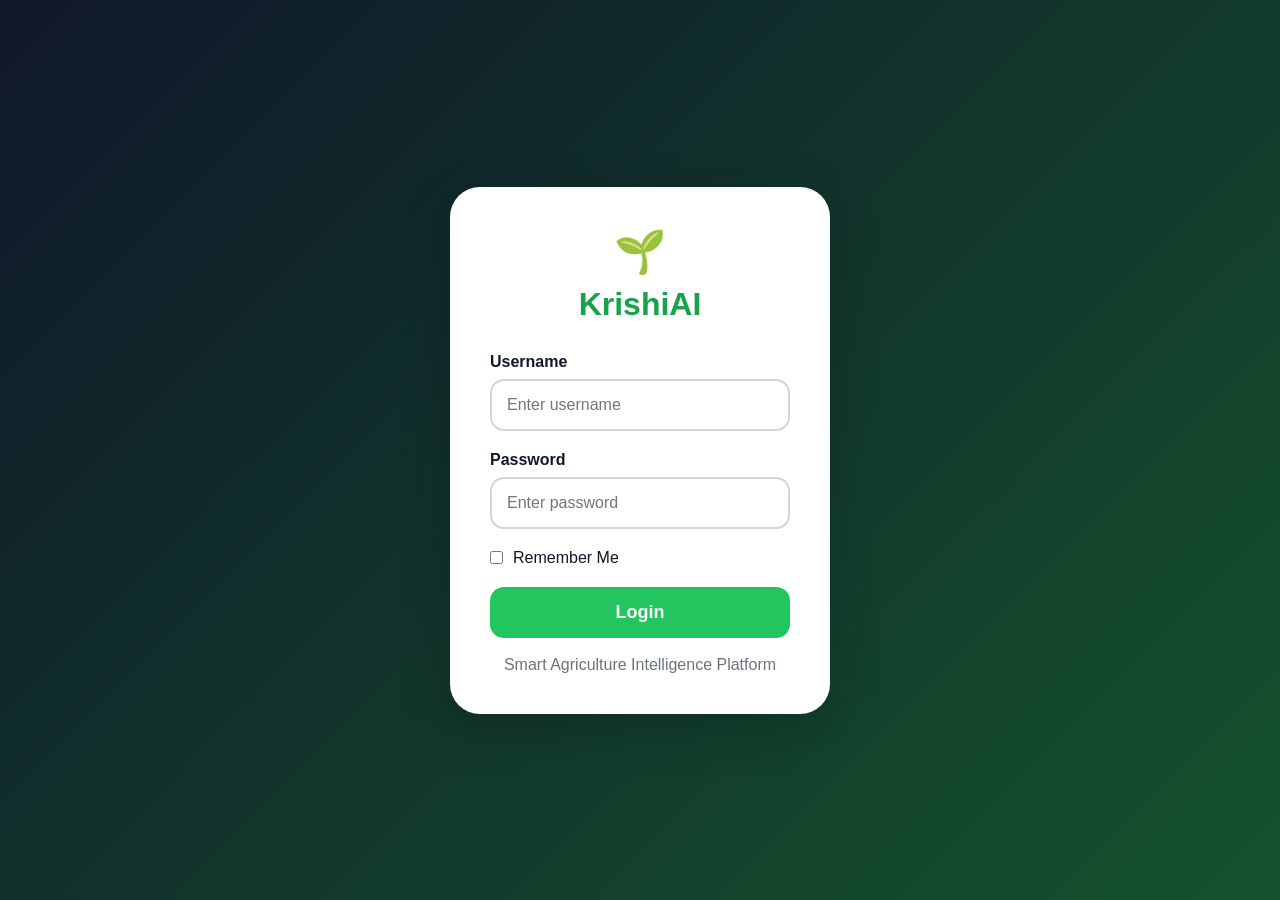
==== commit a2351148: "final krishiai update" ====
--- a/dashboard.html
+++ b/dashboard.html
@@ -1,279 +1,460 @@
 <!DOCTYPE html>
 <html lang="en">
+
 <head>
 
   <meta charset="UTF-8">
 
-  <meta name="viewport"
-  content="width=device-width, initial-scale=1.0">
-
-  <title>KrishiAI Dashboard</title>
-
-  <link rel="stylesheet" href="css/style.css">
-  <link rel="stylesheet" href="css/dark.css">
+  <meta
+    name="viewport"
+    content="width=device-width, initial-scale=1.0"
+  >
+
+  <title>
+    KrishiAI Dashboard
+  </title>
+
+  <link
+    rel="stylesheet"
+    href="css/style.css"
+  >
+
+  <link
+    rel="stylesheet"
+    href="css/dark.css"
+  >
 
 </head>
 
 <body class="dashboard-body">
 
-<!-- SIDEBAR -->
-
-<div class="sidebar">
-
-  <div class="sidebar-logo">
-    🌱 KrishiAI
+  <div class="sidebar">
+
+    <div class="sidebar-logo">
+      🌱 KrishiAI
+    </div>
+
+    <ul>
+
+      <li onclick="showSection('dashboardSection')">
+        Dashboard
+      </li>
+
+      <li onclick="showSection('diseaseSection')">
+        Disease Detection
+      </li>
+
+      <li onclick="showSection('weatherSection')">
+        Weather
+      </li>
+
+      <li onclick="showSection('voiceSection')">
+        Voice Assistant
+      </li>
+
+      <li onclick="showSection('historySection')">
+        History
+      </li>
+
+      <li onclick="showSection('settingsSection')">
+        Settings
+      </li>
+
+      <li onclick="logoutUser()">
+        Logout
+      </li>
+
+    </ul>
+
   </div>
 
-  <ul>
-
-    <li>Dashboard</li>
-
-    <li>Disease Detection</li>
-
-    <li>Weather</li>
-
-    <li>Voice Assistant</li>
-
-    <li>History</li>
-
-    <li>Settings</li>
-
-  </ul>
-
-</div>
-
-<!-- MAIN -->
-
-<div class="main-content">
-
-  <!-- TOPBAR -->
-
-  <div class="topbar">
-
-    <h1>
-      Smart Farming Dashboard
-    </h1>
-
-    <button id="themeToggle">
-      🌙
-    </button>
+  <div class="main-content">
+
+    <div class="topbar">
+
+      <h1>
+        Smart Farming Dashboard
+      </h1>
+
+      <button id="themeToggle">
+        🌙
+      </button>
+
+    </div>
+
+    <div id="dashboardSection">
+
+      <div class="dashboard-grid">
+
+        <div class="card upload-card">
+
+          <h2>
+            Upload Plant Image
+          </h2>
+
+          <input
+            type="file"
+            id="plantImage"
+            accept="image/*"
+          >
+
+          <button onclick="analyzePlant()">
+            Analyze Crop
+          </button>
+
+        </div>
+
+        <div class="card">
+
+          <h2>
+            AI Diagnosis
+          </h2>
+
+          <div id="resultBox">
+
+            Waiting for crop analysis...
+
+          </div>
+
+        </div>
+
+        <div class="card">
+
+          <h2>
+            Weather Insights
+          </h2>
+
+          <div id="weatherBox">
+
+          </div>
+
+        </div>
+
+        <div class="card">
+
+          <h2>
+            Voice Assistant
+          </h2>
+
+          <button
+            class="voice-btn"
+            onclick="startVoiceAssistant()"
+          >
+
+            🎤 Start Listening
+
+          </button>
+
+        </div>
+
+        <div class="card">
+
+          <h2>
+            Crop Health
+          </h2>
+
+          <div class="progress-bar">
+
+            <div class="progress-fill"></div>
+
+          </div>
+
+          <p>
+            Overall Crop Health: 82%
+          </p>
+
+        </div>
+
+        <div class="card">
+
+          <h2>
+            Recent Activity
+          </h2>
+
+          <ul class="activity-list">
+
+            <li>
+              ✔ AI Monitoring Enabled
+            </li>
+
+            <li>
+              ✔ Weather Updated
+            </li>
+
+            <li>
+              ✔ Disease Analysis Ready
+            </li>
+
+            <li>
+              ✔ Smart Farming Active
+            </li>
+
+          </ul>
+
+        </div>
+
+        <div class="card">
+
+          <h2>
+            Smart Analytics
+          </h2>
+
+          <p>
+            Crop Growth:
+            76%
+          </p>
+
+          <br>
+
+          <p>
+            Soil Moisture:
+            61%
+          </p>
+
+          <br>
+
+          <p>
+            Fertility Score:
+            88%
+          </p>
+
+        </div>
+
+        <div class="card">
+
+          <h2>
+            Smart Farming Tips
+          </h2>
+
+          <p>
+            Avoid overwatering crops during humid conditions.
+          </p>
+
+          <br>
+
+          <p>
+            Use organic fertilizers for healthier production.
+          </p>
+
+        </div>
+
+      </div>
+
+    </div>
+
+    <div
+      id="historySection"
+      style="display:none;"
+    >
+
+      <div class="card">
+
+        <h2>
+          Crop Analysis History
+        </h2>
+
+        <div id="historyContainer">
+
+          No history available.
+
+        </div>
+
+      </div>
+
+    </div>
+
+    <div
+      id="settingsSection"
+      style="display:none;"
+    >
+
+      <div class="settings-grid">
+
+        <div class="setting-item">
+
+          <h3>
+            Dark Mode
+          </h3>
+
+          <br>
+
+          <div
+            class="toggle-switch"
+            id="darkToggle"
+          ></div>
+
+        </div>
+
+
+        <div class="setting-item">
+
+          <h3>
+            Voice Assistant
+          </h3>
+
+          <br>
+
+          <div
+            class="toggle-switch active"
+          ></div>
+
+        </div>
+
+        <div class="setting-item">
+
+          <h3>
+            Live Weather
+          </h3>
+
+          <br>
+
+          <div
+            class="toggle-switch active"
+          ></div>
+
+        </div>
+
+        <div class="setting-item">
+
+          <h3>
+            Notifications
+          </h3>
+
+          <br>
+
+          <div
+            class="toggle-switch active"
+          ></div>
+
+        </div>
+
+      </div>
+
+    </div>
+
+    <div
+      id="weatherSection"
+      style="display:none;"
+    >
+
+      <div class="card">
+
+        <h2>
+          Live Weather Report
+        </h2>
+
+        <div id="fullWeather">
+
+        </div>
+
+      </div>
+
+    </div>
+
+    <div
+      id="voiceSection"
+      style="display:none;"
+    >
+
+      <div class="card">
+
+        <h2>
+          Voice Commands
+        </h2>
+
+        <br>
+
+        <p>
+          Try saying:
+        </p>
+
+        <br>
+
+        <ul class="activity-list">
+
+          <li>
+            open weather
+          </li>
+
+          <li>
+            open settings
+          </li>
+
+          <li>
+            dark mode
+          </li>
+
+          <li>
+            crop health
+          </li>
+
+          <li>
+            show history
+          </li>
+
+        </ul>
+
+      </div>
+
+    </div>
+
+    <div
+      id="diseaseSection"
+      style="display:none;"
+    >
+
+      <div class="card">
+
+        <h2>
+          Disease Information
+        </h2>
+
+        <br>
+
+        <p>
+          Tomato → Early Blight
+        </p>
+
+        <br>
+
+        <p>
+          Potato → Late Blight
+        </p>
+
+        <br>
+
+        <p>
+          Wheat → Rust Disease
+        </p>
+
+        <br>
+
+        <p>
+          Rice → Bacterial Leaf Blight
+        </p>
+
+      </div>
+
+    </div>
 
   </div>
 
-  <!-- GRID -->
-
-  <div class="dashboard-grid">
-
-    <!-- UPLOAD -->
-
-    <div class="card upload-card">
-
-      <h2>
-        Upload Plant Image
-      </h2>
-
-      <input
-        type="file"
-        id="plantImage"
-        accept="image/*"
-      >
-
-      <button onclick="analyzePlant()">
-
-        Analyze Crop
-
-      </button>
-
-    </div>
-
-    <!-- AI RESULT -->
-
-    <div class="card">
-
-      <h2>AI Diagnosis</h2>
-
-      <div id="resultBox">
-
-        Waiting for analysis...
-
-      </div>
-
-    </div>
-
-    <!-- WEATHER -->
-
-    <div class="card">
-
-      <h2>Weather Insights</h2>
-
-      <div id="weatherBox"></div>
-
-    </div>
-
-    <!-- VOICE -->
-
-    <div class="card">
-
-      <h2>Voice Assistant</h2>
-
-      <button
-      class="voice-btn"
-      onclick="startVoiceAssistant()">
-
-        🎤 Start Listening
-
-      </button>
-
-    </div>
-
-    <!-- CROP HEALTH -->
-
-    <div class="card">
-
-      <h2>Crop Health</h2>
-
-      <div class="progress-bar">
-
-        <div class="progress-fill"></div>
-
-      </div>
-
-      <p>
-        Overall Crop Health: 82%
-      </p>
-
-    </div>
-
-    <!-- RECENT ACTIVITY -->
-
-    <div class="card">
-
-      <h2>Recent Activity</h2>
-
-      <ul class="activity-list">
-
-        <li>✔ AI Monitoring Enabled</li>
-
-        <li>✔ Weather Updated</li>
-
-        <li>✔ Smart Farming Active</li>
-
-      </ul>
-
-    </div>
-
-    <!-- ANALYTICS -->
-
-    <div class="card">
-
-      <h2>Smart Analytics</h2>
-
-      <div class="analytics-box">
-
-        <div class="analytics-item">
-
-          <h3>Crop Growth</h3>
-
-          <div class="mini-progress">
-
-            <div class="mini-fill growth-fill"></div>
-
-          </div>
-
-        </div>
-
-        <div class="analytics-item">
-
-          <h3>Water Level</h3>
-
-          <div class="mini-progress">
-
-            <div class="mini-fill water-fill"></div>
-
-          </div>
-
-        </div>
-
-        <div class="analytics-item">
-
-          <h3>Soil Quality</h3>
-
-          <div class="mini-progress">
-
-            <div class="mini-fill soil-fill"></div>
-
-          </div>
-
-        </div>
-
-      </div>
-
-    </div>
-
-    <!-- FARMING TIPS -->
-
-    <div class="card">
-
-      <h2>Smart Farming Tips</h2>
-
-      <div id="tipsBox">
-
-        Use organic fertilizers for better yield.
-
-      </div>
-
-    </div>
-
-    <!-- SYSTEM STATUS -->
-
-    <div class="card">
-
-      <h2>System Status</h2>
-
-      <div class="status-grid">
-
-        <div class="status-item">
-
-          <span class="status-dot green"></span>
-
-          AI Monitoring Active
-
-        </div>
-
-        <div class="status-item">
-
-          <span class="status-dot blue"></span>
-
-          Weather Tracking Enabled
-
-        </div>
-
-        <div class="status-item">
-
-          <span class="status-dot orange"></span>
-
-          Smart Alerts Running
-
-        </div>
-
-      </div>
-
-    </div>
-
-  </div>
-
-</div>
-
-<!-- SCRIPTS -->
-
-<script src="js/upload.js"></script>
-<script src="js/weather.js"></script>
-<script src="js/voice.js"></script>
-<script src="js/auth.js"></script>
-<script src="js/ui.js"></script>
-<script src="js/history.js"></script>
-<script src="js/charts.js"></script>
-<script src="js/settings.js"></script>
+  <script src="js/auth.js"></script>
+
+  <script src="js/ui.js"></script>
+
+  <script src="js/upload.js"></script>
+
+  <script src="js/weather.js"></script>
+
+  <script src="js/voice.js"></script>
+
+  <script src="js/history.js"></script>
+
+  <script src="js/charts.js"></script>
+
+  <script src="js/settings.js"></script>
 
 </body>
+
 </html>
--- a/css/style.css
+++ b/css/style.css
@@ -1,674 +1,555 @@
-/* RESET */
-
 *{
-margin:0;
-padding:0;
-box-sizing:border-box;
-font-family:Arial,sans-serif;
-scroll-behavior:smooth;
+  margin:0;
+  padding:0;
+  box-sizing:border-box;
+}
+
+html{
+  scroll-behavior:smooth;
 }
 
 body{
-background:#f1f5f9;
-color:#111827;
-}
-
-/* NAVBAR */
-
-.navbar{
-width:100%;
-padding:20px 8%;
-background:#0f172a;
-display:flex;
-justify-content:space-between;
-align-items:center;
-position:fixed;
-top:0;
-z-index:1000;
-}
-
-.logo{
-font-size:32px;
-font-weight:bold;
-color:white;
+  font-family:Arial, sans-serif;
+  background:#eef2f7;
+  color:#111827;
+}
+
+::-webkit-scrollbar{
+  width:10px;
+}
+
+::-webkit-scrollbar-track{
+  background:#dbe4ee;
+}
+
+::-webkit-scrollbar-thumb{
+  background:#22c55e;
+  border-radius:20px;
+}
+
+
+a{
+  text-decoration:none;
+}
+
+button{
+  border:none;
+  cursor:pointer;
+  transition:0.3s;
+}
+
+
+.login-body{
+  min-height:100vh;
+  display:flex;
+  align-items:center;
+  justify-content:center;
+  background:linear-gradient(135deg,#0f172a,#14532d);
+}
+
+.login-container{
+  width:100%;
+  max-width:420px;
+  padding:20px;
+}
+
+.login-card{
+  background:white;
+  border-radius:30px;
+  padding:40px;
+  box-shadow:0 15px 50px rgba(0,0,0,0.2);
+}
+
+.login-logo{
+  text-align:center;
+  font-size:42px;
+  margin-bottom:10px;
+}
+
+.login-title{
+  text-align:center;
+  font-size:32px;
+  margin-bottom:30px;
+  color:#16a34a;
+}
+
+.input-group{
+  margin-bottom:20px;
+}
+
+.input-group label{
+  display:block;
+  margin-bottom:8px;
+  font-weight:bold;
+}
+
+.input-group input{
+  width:100%;
+  padding:15px;
+  border-radius:14px;
+  border:2px solid #d1d5db;
+  font-size:16px;
+}
+
+.input-group input:focus{
+  border-color:#22c55e;
+  outline:none;
+}
+
+.login-btn{
+  width:100%;
+  padding:15px;
+  background:#22c55e;
+  color:white;
+  border-radius:14px;
+  font-size:18px;
+  font-weight:bold;
+}
+
+.login-btn:hover{
+  background:#16a34a;
+  transform:translateY(-2px);
+}
+
+
+.main-header{
+  width:100%;
+  padding:18px 40px;
+  background:#0f172a;
+  position:sticky;
+  top:0;
+  z-index:1000;
+}
+
+.nav-wrapper{
+  display:flex;
+  justify-content:space-between;
+  align-items:center;
+}
+
+.brand{
+  display:flex;
+  align-items:center;
+  gap:12px;
+  color:white;
+  font-size:28px;
+  font-weight:bold;
+}
+
+.brand-icon{
+  width:45px;
+  height:45px;
+  background:#22c55e;
+  display:flex;
+  align-items:center;
+  justify-content:center;
+  border-radius:50%;
 }
 
 .nav-links{
-display:flex;
-align-items:center;
-gap:25px;
+  display:flex;
+  gap:25px;
+  align-items:center;
 }
 
 .nav-links a{
-text-decoration:none;
-color:white;
-font-size:16px;
-transition:0.3s;
-}
-
-.nav-links a:hover{
-color:#22c55e;
-}
-
-.login-btn{
-background:#22c55e;
-padding:12px 22px;
-border-radius:12px;
-font-weight:bold;
-}
-
-/* HERO */
+  color:white;
+  font-size:17px;
+}
+
+.nav-btn{
+  padding:10px 22px;
+  background:#22c55e;
+  border-radius:12px;
+}
+
+.menu-btn{
+  display:none;
+  background:#22c55e;
+  color:white;
+  width:45px;
+  height:45px;
+  border-radius:12px;
+  font-size:22px;
+}
+
 
 .hero-section{
-min-height:100vh;
-background:linear-gradient(to right,#0f172a,#1e293b);
-display:grid;
-grid-template-columns:1fr 1fr;
-align-items:center;
-padding:140px 8%;
-gap:60px;
-}
-
-.hero-tag{
-background:#22c55e;
-padding:12px 20px;
-border-radius:30px;
-color:white;
-display:inline-block;
-margin-bottom:25px;
-font-weight:bold;
+  min-height:100vh;
+  padding:100px 40px;
+  background:
+  linear-gradient(rgba(15,23,42,0.8),
+  rgba(15,23,42,0.8)),
+  url("https://images.unsplash.com/photo-1500937386664-56d1dfef3854?q=80&w=2070");
+  background-size:cover;
+  background-position:center;
+  color:white;
+}
+
+.hero-grid{
+  display:grid;
+  grid-template-columns:1fr 1fr;
+  gap:50px;
+  align-items:center;
+}
+
+.tag{
+  display:inline-block;
+  padding:10px 18px;
+  background:#22c55e;
+  border-radius:50px;
+  margin-bottom:20px;
 }
 
 .hero-left h1{
-font-size:65px;
-color:white;
-line-height:1.2;
-margin-bottom:25px;
+  font-size:68px;
+  line-height:1.1;
+  margin-bottom:25px;
 }
 
 .hero-left p{
-font-size:19px;
-line-height:1.8;
-color:#d1d5db;
-margin-bottom:35px;
-}
-
-.hero-buttons{
-display:flex;
-gap:20px;
-margin-bottom:40px;
-}
-
-.primary-btn,
-.secondary-btn{
-padding:15px 28px;
-border-radius:14px;
-text-decoration:none;
-font-weight:bold;
-transition:0.3s;
-}
-
-.primary-btn{
-background:#22c55e;
-color:white;
-}
-
-.secondary-btn{
-border:2px solid white;
-color:white;
-}
-
-.primary-btn:hover{
-transform:translateY(-3px);
-}
-
-.secondary-btn:hover{
-background:white;
-color:black;
+  font-size:20px;
+  line-height:1.8;
+  margin-bottom:35px;
+}
+
+.hero-actions{
+  display:flex;
+  gap:20px;
+  margin-bottom:40px;
+}
+
+.btn-primary{
+  padding:16px 28px;
+  background:#22c55e;
+  color:white;
+  border-radius:16px;
+  font-size:18px;
+  font-weight:bold;
+}
+
+.btn-secondary{
+  padding:16px 28px;
+  border:2px solid white;
+  color:white;
+  border-radius:16px;
 }
 
 .hero-stats{
-display:flex;
-gap:20px;
-}
-
-.stat-card{
-background:white;
-padding:25px;
-border-radius:18px;
-width:140px;
-text-align:center;
-box-shadow:0 10px 30px rgba(0,0,0,0.15);
-}
-
-.stat-card h2{
-font-size:32px;
-margin-bottom:10px;
-color:#22c55e;
+  display:flex;
+  gap:20px;
+}
+
+.stat-box{
+  background:rgba(255,255,255,0.1);
+  backdrop-filter:blur(10px);
+  padding:25px;
+  border-radius:20px;
+  min-width:120px;
+}
+
+.stat-box h3{
+  font-size:34px;
+  color:#4ade80;
 }
 
 .hero-card{
-background:white;
-padding:50px;
-border-radius:25px;
-text-align:center;
-box-shadow:0 15px 40px rgba(0,0,0,0.2);
-}
-
-.hero-icon{
-font-size:90px;
-margin-bottom:20px;
-}
-
-.hero-card h2{
-font-size:32px;
-margin-bottom:15px;
-}
-
-.hero-card p{
-font-size:18px;
-line-height:1.7;
-}
-
-/* FEATURES */
-
-.features-section{
-padding:100px 8%;
-background:white;
-}
-
-.section-title{
-text-align:center;
-margin-bottom:60px;
-}
-
-.section-title span{
-color:#22c55e;
-font-weight:bold;
-letter-spacing:2px;
-}
-
-.section-title h1{
-font-size:50px;
-margin-top:15px;
-margin-bottom:20px;
-}
-
-.section-title p{
-font-size:18px;
-color:#6b7280;
+  background:rgba(255,255,255,0.12);
+  backdrop-filter:blur(12px);
+  padding:40px;
+  border-radius:30px;
+  box-shadow:0 10px 40px rgba(0,0,0,0.3);
+}
+
+.big-icon{
+  font-size:70px;
+  margin-bottom:20px;
+}
+
+
+.section{
+  padding:100px 40px;
+}
+
+.section-head{
+  text-align:center;
+  margin-bottom:60px;
+}
+
+.section-tag{
+  color:#22c55e;
+  font-weight:bold;
+}
+
+.section-head h2{
+  font-size:52px;
+  margin:15px 0;
+}
+
+.section-head p{
+  color:#6b7280;
+  font-size:18px;
 }
 
 .feature-grid{
-display:grid;
-grid-template-columns:repeat(auto-fit,minmax(280px,1fr));
-gap:30px;
+  display:grid;
+  grid-template-columns:repeat(auto-fit,minmax(250px,1fr));
+  gap:30px;
 }
 
 .feature-card{
-background:#f8fafc;
-padding:40px;
-border-radius:25px;
-text-align:center;
-transition:0.3s;
-box-shadow:0 10px 25px rgba(0,0,0,0.08);
+  background:white;
+  padding:40px;
+  border-radius:25px;
+  box-shadow:0 10px 30px rgba(0,0,0,0.08);
+  transition:0.3s;
 }
 
 .feature-card:hover{
-transform:translateY(-10px);
-}
-
-.feature-icon{
-font-size:60px;
-margin-bottom:20px;
-}
-
-.feature-card h2{
-margin-bottom:15px;
-}
-
-.feature-card p{
-color:#6b7280;
-line-height:1.7;
-}
-
-/* LOGIN */
-
-.login-body{
-height:100vh;
-display:flex;
-justify-content:center;
-align-items:center;
-background:linear-gradient(to right,#0f172a,#1e293b);
-}
-
-.login-container{
-width:100%;
-display:flex;
-justify-content:center;
-align-items:center;
-padding:20px;
-}
-
-.login-card{
-width:400px;
-background:white;
-padding:45px;
-border-radius:25px;
-box-shadow:0 15px 40px rgba(0,0,0,0.25);
-}
-
-.login-card h1{
-text-align:center;
-margin-bottom:10px;
-font-size:40px;
-}
-
-.login-card p{
-text-align:center;
-margin-bottom:30px;
-color:#6b7280;
-}
-
-.login-card input{
-width:100%;
-padding:16px;
-margin-bottom:20px;
-border-radius:12px;
-border:1px solid #d1d5db;
-font-size:16px;
-}
-
-.login-card button{
-width:100%;
-padding:16px;
-border:none;
-background:#22c55e;
-color:white;
-font-size:17px;
-border-radius:12px;
-cursor:pointer;
-font-weight:bold;
-transition:0.3s;
-}
-
-.login-card button:hover{
-transform:translateY(-3px);
-}
-
-/* DASHBOARD */
+  transform:translateY(-10px);
+}
+
+.icon-box{
+  width:70px;
+  height:70px;
+  background:#22c55e;
+  color:white;
+  display:flex;
+  align-items:center;
+  justify-content:center;
+  border-radius:18px;
+  font-size:30px;
+  margin-bottom:20px;
+}
+
 
 .dashboard-body{
-display:flex;
-background:#f1f5f9;
-}
-
-/* SIDEBAR */
+  display:flex;
+  background:#eef2f7;
+}
 
 .sidebar{
-width:270px;
-height:100vh;
-background:#0f172a;
-padding:30px;
-position:fixed;
-left:0;
-top:0;
-overflow:auto;
+  width:280px;
+  min-height:100vh;
+  background:#081028;
+  color:white;
+  padding:30px;
+  position:fixed;
+  left:0;
+  top:0;
 }
 
 .sidebar-logo{
-font-size:35px;
-font-weight:bold;
-color:white;
-margin-bottom:40px;
+  font-size:46px;
+  font-weight:bold;
+  margin-bottom:50px;
 }
 
 .sidebar ul{
-list-style:none;
-}
-
-.sidebar li{
-padding:16px;
-border-radius:14px;
-margin-bottom:12px;
-cursor:pointer;
-font-size:17px;
-color:white;
-transition:0.3s;
-}
-
-.sidebar li:hover{
-background:#1e293b;
-}
-
-/* MAIN */
+  list-style:none;
+}
+
+.sidebar ul li{
+  padding:18px;
+  border-radius:14px;
+  margin-bottom:10px;
+  transition:0.3s;
+  cursor:pointer;
+  font-size:18px;
+}
+
+.sidebar ul li:hover{
+  background:#22c55e;
+}
 
 .main-content{
-margin-left:270px;
-width:100%;
-padding:35px;
-}
-
-/* TOPBAR */
+  margin-left:280px;
+  width:calc(100% - 280px);
+  padding:40px;
+}
 
 .topbar{
-display:flex;
-justify-content:space-between;
-align-items:center;
-margin-bottom:35px;
+  display:flex;
+  justify-content:space-between;
+  align-items:center;
+  margin-bottom:40px;
 }
 
 .topbar h1{
-font-size:42px;
+  font-size:62px;
 }
 
 #themeToggle{
-padding:12px 18px;
-border:none;
-border-radius:12px;
-cursor:pointer;
-background:#22c55e;
-color:white;
-font-size:18px;
-}
-
-/* GRID */
+  width:70px;
+  height:70px;
+  border-radius:20px;
+  background:#22c55e;
+  color:white;
+  font-size:24px;
+}
 
 .dashboard-grid{
-display:grid;
-grid-template-columns:repeat(auto-fit,minmax(330px,1fr));
-gap:30px;
-}
-
-/* CARD */
+  display:grid;
+  grid-template-columns:repeat(auto-fit,minmax(340px,1fr));
+  gap:30px;
+}
 
 .card{
-background:white;
-padding:30px;
-border-radius:24px;
-box-shadow:0 10px 30px rgba(0,0,0,0.08);
-transition:0.3s;
-}
-
-.card:hover{
-transform:translateY(-5px);
+  background:white;
+  border-radius:30px;
+  padding:35px;
+  box-shadow:0 10px 30px rgba(0,0,0,0.08);
 }
 
 .card h2{
-margin-bottom:20px;
-font-size:28px;
-}
-
-.card p{
-line-height:1.7;
-color:#4b5563;
-}
-
-/* UPLOAD */
+  font-size:28px;
+  margin-bottom:25px;
+}
 
 .upload-card{
-grid-column:span 2;
+  grid-column:span 2;
 }
 
 .upload-card input{
-margin-bottom:20px;
-font-size:16px;
+  margin-bottom:20px;
 }
 
 .upload-card button{
-padding:15px 25px;
-background:#22c55e;
-color:white;
-border:none;
-border-radius:12px;
-font-size:16px;
-cursor:pointer;
-font-weight:bold;
-}
-
-/* VOICE */
+  padding:16px 28px;
+  background:#22c55e;
+  color:white;
+  border-radius:14px;
+  font-size:18px;
+  font-weight:bold;
+}
 
 .voice-btn{
-padding:15px 25px;
-background:#22c55e;
-color:white;
-border:none;
-border-radius:12px;
-cursor:pointer;
-font-size:16px;
-font-weight:bold;
-}
-
-/* RESULT */
-
-#resultBox{
-font-size:18px;
-line-height:1.8;
-}
-
-/* WEATHER */
-
-#weatherBox p{
-margin-bottom:12px;
-font-size:18px;
-}
-
-/* ACTIVITY */
+  padding:18px 26px;
+  background:#22c55e;
+  color:white;
+  border-radius:14px;
+  font-size:18px;
+  font-weight:bold;
+}
+
+.progress-bar{
+  width:100%;
+  height:22px;
+  background:#d1d5db;
+  border-radius:50px;
+  overflow:hidden;
+  margin-bottom:20px;
+}
+
+.progress-fill{
+  width:82%;
+  height:100%;
+  background:#22c55e;
+  border-radius:50px;
+}
 
 .activity-list{
-list-style:none;
+  list-style:none;
 }
 
 .activity-list li{
-margin-bottom:15px;
-font-size:17px;
-}
-
-/* PROGRESS */
-
-.progress-bar{
-width:100%;
-height:22px;
-background:#d1d5db;
-border-radius:20px;
-overflow:hidden;
-margin-bottom:20px;
-}
-
-.progress-fill{
-height:100%;
-width:82%;
-background:#22c55e;
-}
-
-/* MOBILE */
-
-@media(max-width:1000px){
-
-.hero-section{
-grid-template-columns:1fr;
-text-align:center;
-}
-
-.hero-left h1{
-font-size:45px;
-}
-
-.hero-buttons{
-justify-content:center;
-}
-
-.hero-stats{
-justify-content:center;
-flex-wrap:wrap;
-}
-
-.dashboard-body{
-flex-direction:column;
-}
-
-.sidebar{
-position:relative;
-width:100%;
-height:auto;
-}
-
-.main-content{
-margin-left:0;
-}
-
-.upload-card{
-grid-column:span 1;
-}
-
-.topbar h1{
-font-size:30px;
-}
-
-}
-
-@media(max-width:600px){
-
-.nav-links{
-display:none;
-}
-
-.hero-left h1{
-font-size:36px;
-}
-
-.section-title h1{
-font-size:35px;
-}
-
-.card h2{
-font-size:22px;
-}
-
-}
-/* ANALYTICS */
-
-.analytics-box{
-display:flex;
-flex-direction:column;
-gap:25px;
-}
-
-.analytics-item h3{
-margin-bottom:10px;
-}
-
-.mini-progress{
-width:100%;
-height:18px;
-background:#d1d5db;
-border-radius:20px;
-overflow:hidden;
-}
-
-.mini-fill{
-height:100%;
-border-radius:20px;
-}
-
-.growth-fill{
-width:90%;
-background:#22c55e;
-}
-
-.water-fill{
-width:75%;
-background:#3b82f6;
-}
-
-.soil-fill{
-width:85%;
-background:#f59e0b;
-}
-
-/* TIPS */
-
-#tipsBox{
-font-size:18px;
-line-height:1.8;
-color:#374151;
-}
-
-/* STATUS */
-
-.status-grid{
-display:flex;
-flex-direction:column;
-gap:18px;
-}
-
-.status-item{
-display:flex;
-align-items:center;
-gap:12px;
-font-size:17px;
-}
-
-.status-dot{
-width:15px;
-height:15px;
-border-radius:50%;
-display:inline-block;
-}
-
-.green{
-background:#22c55e;
-}
-
-.blue{
-background:#3b82f6;
-}
-
-.orange{
-background:#f59e0b;
-}
-
-/* LOADING */
-
-.loading{
-animation:pulse 1.2s infinite;
-}
-
-@keyframes pulse{
-
-0%{
-opacity:0.5;
-}
-
-50%{
-opacity:1;
-}
-
-100%{
-opacity:0.5;
-}
-
-}
-
-/* HOVER EFFECTS */
-
-.card:hover{
-transform:translateY(-8px);
-transition:0.3s;
-}
-
-button:hover{
-transform:scale(1.03);
-transition:0.3s;
-}
-
-/* SCROLLBAR */
-
-::-webkit-scrollbar{
-width:10px;
-}
-
-::-webkit-scrollbar-thumb{
-background:#22c55e;
-border-radius:20px;
+  margin-bottom:14px;
+  font-size:18px;
+}
+
+
+.settings-grid{
+  display:grid;
+  grid-template-columns:repeat(auto-fit,minmax(280px,1fr));
+  gap:25px;
+}
+
+.setting-item{
+  background:white;
+  padding:30px;
+  border-radius:20px;
+}
+
+.toggle-switch{
+  width:60px;
+  height:30px;
+  background:#d1d5db;
+  border-radius:50px;
+  position:relative;
+  cursor:pointer;
+}
+
+.toggle-switch::before{
+  content:"";
+  width:24px;
+  height:24px;
+  background:white;
+  position:absolute;
+  top:3px;
+  left:3px;
+  border-radius:50%;
+  transition:0.3s;
+}
+
+.toggle-switch.active{
+  background:#22c55e;
+}
+
+.toggle-switch.active::before{
+  transform:translateX(30px);
+}
+
+@media(max-width:900px){
+
+  .hero-grid{
+    grid-template-columns:1fr;
+  }
+
+  .hero-left h1{
+    font-size:42px;
+  }
+
+  .sidebar{
+    width:100%;
+    min-height:auto;
+    position:relative;
+  }
+
+  .main-content{
+    margin-left:0;
+    width:100%;
+  }
+
+  .dashboard-grid{
+    grid-template-columns:1fr;
+  }
+
+  .upload-card{
+    grid-column:span 1;
+  }
+
+  .topbar h1{
+    font-size:36px;
+  }
+
+}
+
+@media(max-width:700px){
+
+  .nav-links{
+    display:none;
+  }
+
+  .menu-btn{
+    display:block;
+  }
+
+  .hero-left h1{
+    font-size:34px;
+  }
+
+  .section-head h2{
+    font-size:36px;
+  }
+
 }
--- a/css/dark.css
+++ b/css/dark.css
@@ -1,30 +1,137 @@
-.dark-mode{
-background:#020617;
-color:white;
+body.dark-mode{
+  background:#0f172a;
+  color:white;
 }
 
-.dark-mode .card{
-background:#111827;
-color:white;
+
+body.dark-mode .main-header{
+  background:#020617;
 }
 
-.dark-mode .card p{
-color:#d1d5db;
+body.dark-mode .feature-card,
+body.dark-mode .hero-card{
+  background:#111827;
+  color:white;
 }
 
-.dark-mode .feature-card{
-background:#111827;
-color:white;
+body.dark-mode .section{
+  background:#0f172a;
 }
 
-.dark-mode .feature-card p{
-color:#d1d5db;
+body.dark-mode .section-head p{
+  color:#cbd5e1;
 }
 
-.dark-mode .main-content{
-background:#020617;
+
+body.dark-mode .login-body{
+  background:linear-gradient(135deg,#020617,#111827);
 }
 
-.dark-mode .topbar h1{
-color:white;
+body.dark-mode .login-card{
+  background:#111827;
+  color:white;
+}
+
+body.dark-mode .input-group input{
+  background:#1e293b;
+  color:white;
+  border-color:#334155;
+}
+
+
+body.dark-mode .dashboard-body{
+  background:#0f172a;
+}
+
+body.dark-mode .sidebar{
+  background:#020617;
+}
+
+body.dark-mode .main-content{
+  background:#0f172a;
+}
+
+body.dark-mode .card{
+  background:#111827;
+  color:white;
+}
+
+body.dark-mode .topbar h1{
+  color:white;
+}
+
+body.dark-mode .activity-list li{
+  color:#e2e8f0;
+}
+
+body.dark-mode .upload-card input{
+  color:white;
+}
+
+body.dark-mode #resultBox{
+  color:#4ade80;
+}
+
+body.dark-mode .progress-bar{
+  background:#1e293b;
+}
+
+
+body.dark-mode .setting-item{
+  background:#111827;
+  color:white;
+}
+
+
+body.dark-mode .history-card{
+  background:#111827;
+  color:white;
+}
+
+
+body.dark-mode table{
+  background:#111827;
+  color:white;
+}
+
+body.dark-mode th{
+  background:#1e293b;
+}
+
+body.dark-mode td{
+  border-color:#334155;
+}
+
+
+body.dark-mode #weatherBox{
+  color:#f8fafc;
+}
+
+
+body.dark-mode input,
+body.dark-mode textarea,
+body.dark-mode select{
+  background:#1e293b;
+  color:white;
+  border:1px solid #334155;
+}
+
+body.dark-mode button{
+  box-shadow:none;
+}
+
+body.dark-mode ::-webkit-scrollbar-track{
+  background:#111827;
+}
+
+body.dark-mode ::-webkit-scrollbar-thumb{
+  background:#22c55e;
+}
+
+body.dark-mode .toggle-switch{
+  background:#334155;
+}
+
+body.dark-mode .toggle-switch.active{
+  background:#22c55e;
 }
